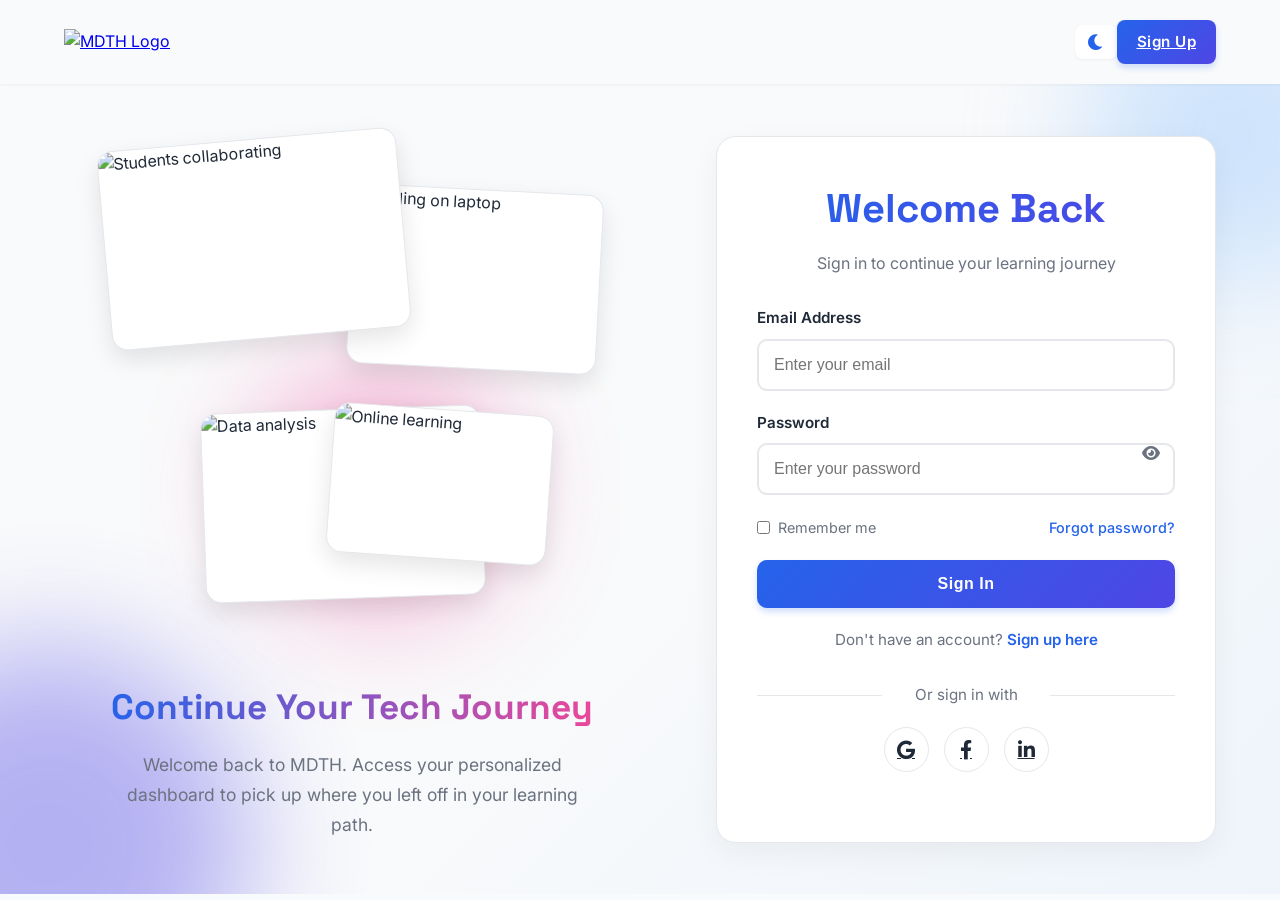
==== login.html @ a883691e "Login and signup page" ====
<!DOCTYPE html>
<html lang="en">
<head>
    <!-- SEO Meta Tags -->
    <meta charset="UTF-8">
    <meta name="viewport" content="width=device-width, initial-scale=1.0">
    <meta name="description" content="Login to your MDTH account to access affordable tech education courses in programming, data science, AI, and more.">
    <meta name="keywords" content="tech education, online courses, programming, data science, AI, web development, login, MDTH">
    <meta name="author" content="MDTH">
    <meta property="og:title" content="Login | MDTH - Affordable Tech Education">
    <meta property="og:description" content="Access your MDTH account to continue your learning journey in tech.">
    <meta property="og:type" content="website">
    <meta property="og:url" content="https://www.mdth.com/login">
    <meta property="og:image" content="https://www.mdth.com/images/mdth-social-share.jpg">
    <meta name="robots" content="index, follow">
    
    <!-- Canonical URL -->
    <link rel="canonical" href="https://www.mdth.com/login">
    
    <!-- Favicon -->
    <link rel="icon" href="/favicon.ico" type="image/x-icon">
    <link rel="apple-touch-icon" href="/apple-touch-icon.png">
    
    <title>Login | MDTH - Affordable Tech Education</title>
    
    <!-- Preload Resources -->
    <link rel="preload" href="https://fonts.googleapis.com/css2?family=Inter:wght@400;500;600;700&family=Space+Grotesk:wght@500;700&display=swap" as="style">
    <link rel="preload" href="styles.css" as="style">
    
    <!-- Fonts -->
    <link href="https://fonts.googleapis.com/css2?family=Inter:wght@400;500;600;700&family=Space+Grotesk:wght@500;700&display=swap" rel="stylesheet">
    <link rel="stylesheet" href="https://cdnjs.cloudflare.com/ajax/libs/font-awesome/6.0.0-beta3/css/all.min.css">
    
    <!-- Schema Markup -->
    <script type="application/ld+json">
    {
      "@context": "https://schema.org",
      "@type": "WebPage",
      "name": "Login | MDTH",
      "description": "Login page for MDTH's tech education platform",
      "url": "https://www.mdth.com/login",
      "breadcrumb": {
        "@type": "BreadcrumbList",
        "itemListElement": [{
          "@type": "ListItem",
          "position": 1,
          "name": "Home",
          "item": "https://www.mdth.com"
        },{
          "@type": "ListItem",
          "position": 2,
          "name": "Login"
        }]
      }
    }
    </script>
    
    <style>
        :root {
            --primary-color: #2563EB;
            --primary-light: #93C5FD;
            --secondary-color: #4F46E5;
            --accent-color: #EC4899;
            --text-color: #1F2937;
            --text-light: #6B7280;
            --bg-color: #F9FAFB;
            --card-bg: #FFFFFF;
            --input-bg: #FFFFFF;
            --border-color: #E5E7EB;
            --shadow-color: rgba(0, 0, 0, 0.05);
            --success-color: #10B981;
            --error-color: #EF4444;
            --warning-color: #F59E0B;
        }

        /* Dark Theme Variables */
        [data-theme="dark"] {
            --primary-color: #3B82F6;
            --primary-light: #1E40AF;
            --secondary-color: #6366F1;
            --accent-color: #EC4899;
            --text-color: #F3F4F6;
            --text-light: #9CA3AF;
            --bg-color: #111827;
            --card-bg: #1F2937;
            --input-bg: #374151;
            --border-color: #4B5563;
            --shadow-color: rgba(0, 0, 0, 0.3);
        }

        * {
            margin: 0;
            padding: 0;
            box-sizing: border-box;
            transition: background-color 0.3s ease, color 0.3s ease, border-color 0.3s ease;
        }

        body {
            font-family: 'Inter', sans-serif;
            background-color: var(--bg-color);
            color: var(--text-color);
            line-height: 1.6;
            scroll-behavior: smooth;
        }

        h1, h2, h3, h4 {
            font-family: 'Space Grotesk', sans-serif;
            font-weight: 700;
        }

        /* Navigation */
        .navbar {
            display: flex;
            justify-content: space-between;
            align-items: center;
            padding: 20px 5%;
            background-color: var(--bg-color);
            box-shadow: 0 1px 3px var(--shadow-color);
            position: sticky;
            top: 0;
            z-index: 1000;
        }

        .logo img {
            height: 50px;
            width: auto;
            transition: transform 0.3s ease;
        }

        .logo:hover img {
            transform: scale(1.05);
        }

        .nav-links {
            display: flex;
            gap: 30px;
            align-items: center;
        }

        .nav-links a {
            color: var(--text-color);
            font-weight: 500;
            text-decoration: none;
            position: relative;
            padding: 8px 0;
        }

        .nav-links a:hover {
            color: var(--primary-color);
        }

        .nav-links a::after {
            content: '';
            position: absolute;
            width: 0;
            height: 3px;
            bottom: 0;
            left: 0;
            background: linear-gradient(90deg, var(--primary-color), var(--secondary-color));
            transition: width 0.3s ease;
            border-radius: 3px;
        }

        .nav-links a:hover::after {
            width: 100%;
        }

        .auth-buttons {
            display: flex;
            gap: 15px;
        }

        .btn {
            padding: 10px 20px;
            border-radius: 8px;
            font-weight: 600;
            cursor: pointer;
            transition: all 0.3s ease;
            font-size: 0.95rem;
            letter-spacing: 0.5px;
        }

        .btn-signup {
            background: linear-gradient(135deg, var(--primary-color), var(--secondary-color));
            color: white;
            box-shadow: 0 4px 6px rgba(37, 99, 235, 0.2);
        }

        .btn-signup:hover {
            transform: translateY(-2px);
            box-shadow: 0 6px 12px rgba(37, 99, 235, 0.3);
        }

        .btn-login {
            border: 2px solid var(--primary-color);
            color: var(--primary-color);
            background-color: transparent;
        }

        .btn-login:hover {
            background-color: rgba(37, 99, 235, 0.1);
        }

        /* Theme Toggle */
        .theme-toggle {
            display: flex;
            align-items: center;
            gap: 10px;
            margin-left: 20px;
            cursor: pointer;
            padding: 8px 12px;
            border-radius: 8px;
            background-color: var(--card-bg);
            box-shadow: 0 1px 3px var(--shadow-color);
        }

        .theme-icon {
            font-size: 18px;
            color: var(--primary-color);
        }

        /* Login Section */
        .login-container {
            display: flex;
            min-height: calc(100vh - 90px);
            padding: 0 5%;
            align-items: center;
            justify-content: space-between;
            position: relative;
            overflow: hidden;
            background: linear-gradient(135deg, var(--bg-color) 50%, rgba(147, 197, 253, 0.1) 100%);
        }
   
        .login-illustration {
            flex: 1;
            max-width: 50%;
            padding: 40px;
            position: relative;
            z-index: 1;
            display: flex;
            flex-direction: column;
            align-items: center;
            justify-content: center;
        }

        .illustration-container {
            position: relative;
            width: 100%;
            max-width: 600px;
            height: 500px;
            display: flex;
            align-items: center;
            justify-content: center;
        }

        .floating-element {
            position: absolute;
            border-radius: 16px;
            box-shadow: 0 10px 25px rgba(0, 0, 0, 0.1);
            transition: all 0.5s ease;
            background-color: var(--card-bg);
            overflow: hidden;
            display: flex;
            align-items: center;
            justify-content: center;
            border: 1px solid var(--border-color);
        }

        .floating-element img {
            width: 100%;
            height: 100%;
            object-fit: cover;
        }

        .element-1 {
            width: 300px;
            height: 200px;
            top: 0;
            left: 0;
            z-index: 3;
            transform: rotate(-5deg);
            animation: float-1 8s ease-in-out infinite;
        }

        .element-2 {
            width: 250px;
            height: 180px;
            top: 50px;
            right: 0;
            z-index: 2;
            transform: rotate(3deg);
            animation: float-2 7s ease-in-out infinite;
        }

        .element-3 {
            width: 280px;
            height: 190px;
            bottom: 40px;
            left: 20%;
            z-index: 1;
            transform: rotate(-2deg);
            animation: float-3 9s ease-in-out infinite;
        }

        .element-4 {
            width: 220px;
            height: 150px;
            bottom: 80px;
            right: 10%;
            z-index: 4;
            transform: rotate(4deg);
            animation: float-4 6s ease-in-out infinite;
        }

        @keyframes float-1 {
            0%, 100% { transform: translateY(0) rotate(-5deg); }
            50% { transform: translateY(-20px) rotate(-7deg); }
        }

        @keyframes float-2 {
            0%, 100% { transform: translateY(0) rotate(3deg); }
            50% { transform: translateY(-15px) rotate(5deg); }
        }

        @keyframes float-3 {
            0%, 100% { transform: translateY(0) rotate(-2deg); }
            50% { transform: translateY(-25px) rotate(-4deg); }
        }

        @keyframes float-4 {
            0%, 100% { transform: translateY(0) rotate(4deg); }
            50% { transform: translateY(-10px) rotate(6deg); }
        }

        .illustration-text {
            margin-top: 40px;
            text-align: center;
            max-width: 500px;
        }

        .illustration-text h2 {
            font-size: 2.2rem;
            margin-bottom: 15px;
            background: linear-gradient(90deg, var(--primary-color), var(--accent-color));
            -webkit-background-clip: text;
            -webkit-text-fill-color: transparent;
            background-clip: text;
        }

        .illustration-text p {
            color: var(--text-light);
            font-size: 1.1rem;
            line-height: 1.7;
        }

        .login-form-container {
            flex: 1;
            max-width: 500px;
            background-color: var(--card-bg);
            border-radius: 20px;
            padding: 40px;
            box-shadow: 0 10px 30px var(--shadow-color);
            z-index: 2;
            transform: translateY(0);
            transition: transform 0.5s ease, box-shadow 0.5s ease;
            border: 1px solid var(--border-color);
        }

        .login-form-container:hover {
            transform: translateY(-5px);
            box-shadow: 0 15px 40px rgba(0, 0, 0, 0.15);
        }

        .login-header {
            margin-bottom: 30px;
            text-align: center;
        }

        .login-header h1 {
            font-size: 2.5rem;
            margin-bottom: 10px;
            color: var(--primary-color);
            background: linear-gradient(90deg, var(--primary-color), var(--secondary-color));
            -webkit-background-clip: text;
            -webkit-text-fill-color: transparent;
            background-clip: text;
        }

        .login-header p {
            color: var(--text-light);
            font-size: 1rem;
        }

        /* Form Styles */
        .form-group {
            margin-bottom: 20px;
            position: relative;
        }

        .form-group label {
            display: block;
            margin-bottom: 8px;
            font-weight: 600;
            color: var(--text-color);
            font-size: 0.95rem;
        }

        .form-group input {
            width: 100%;
            padding: 15px;
            border: 2px solid var(--border-color);
            border-radius: 10px;
            font-size: 1rem;
            background-color: var(--input-bg);
            color: var(--text-color);
            transition: all 0.3s ease;
        }

        .form-group input:focus {
            outline: none;
            border-color: var(--primary-color);
            box-shadow: 0 0 0 4px rgba(37, 99, 235, 0.1);
        }

        .password-field {
            position: relative;
        }

        .password-toggle {
            position: absolute;
            right: 15px;
            top: 50%;
            transform: translateY(-50%);
            cursor: pointer;
            color: var(--text-light);
            transition: color 0.3s ease;
        }

        .password-toggle:hover {
            color: var(--primary-color);
        }

        .remember-forgot {
            display: flex;
            justify-content: space-between;
            align-items: center;
            margin: 20px 0;
        }

        .remember-me {
            display: flex;
            align-items: center;
        }

        .remember-me input {
            width: auto;
            margin-right: 8px;
            accent-color: var(--primary-color);
        }

        .remember-me label {
            font-size: 0.9rem;
            color: var(--text-light);
            font-weight: 400;
        }

        .forgot-password a {
            color: var(--primary-color);
            text-decoration: none;
            font-weight: 500;
            font-size: 0.9rem;
        }

        .forgot-password a:hover {
            text-decoration: underline;
        }

        .btn-submit {
            width: 100%;
            padding: 15px;
            background: linear-gradient(135deg, var(--primary-color), var(--secondary-color));
            color: white;
            border: none;
            border-radius: 10px;
            font-size: 1rem;
            font-weight: 600;
            cursor: pointer;
            transition: all 0.3s ease;
            box-shadow: 0 4px 6px rgba(37, 99, 235, 0.2);
            letter-spacing: 0.5px;
        }

        .btn-submit:hover {
            transform: translateY(-2px);
            box-shadow: 0 6px 12px rgba(37, 99, 235, 0.3);
        }

        .signup-link {
            text-align: center;
            margin-top: 20px;
            color: var(--text-light);
            font-size: 0.95rem;
        }

        .signup-link a {
            color: var(--primary-color);
            text-decoration: none;
            font-weight: 600;
        }

        .signup-link a:hover {
            text-decoration: underline;
        }

        /* Social Login */
        .social-login {
            margin: 30px 0;
            text-align: center;
        }

        .social-login p {
            position: relative;
            color: var(--text-light);
            margin-bottom: 20px;
            font-size: 0.95rem;
        }

        .social-login p::before,
        .social-login p::after {
            content: "";
            position: absolute;
            top: 50%;
            width: 30%;
            height: 1px;
            background-color: var(--border-color);
        }

        .social-login p::before {
            left: 0;
        }

        .social-login p::after {
            right: 0;
        }

        .social-icons {
            display: flex;
            justify-content: center;
            gap: 15px;
        }

        .social-icon {
            width: 45px;
            height: 45px;
            border-radius: 50%;
            display: flex;
            align-items: center;
            justify-content: center;
            background-color: var(--input-bg);
            color: var(--text-color);
            font-size: 1.2rem;
            transition: all 0.3s ease;
            border: 1px solid var(--border-color);
        }

        .social-icon:hover {
            background: linear-gradient(135deg, var(--primary-color), var(--secondary-color));
            color: white;
            transform: translateY(-3px);
            box-shadow: 0 4px 8px rgba(37, 99, 235, 0.2);
            border-color: transparent;
        }

        /* Decorative Elements */
        .decorative-circle {
            position: absolute;
            border-radius: 50%;
            z-index: 0;
            filter: blur(60px);
            opacity: 0.4;
        }

        .circle-1 {
            width: 300px;
            height: 300px;
            background-color: var(--primary-light);
            top: -100px;
            right: -100px;
        }

        .circle-2 {
            width: 400px;
            height: 400px;
            background-color: var(--secondary-color);
            bottom: -150px;
            left: -150px;
        }

        .circle-3 {
            width: 250px;
            height: 250px;
            background-color: var(--accent-color);
            top: 50%;
            left: 20%;
            transform: translateY(-50%);
        }

        /* Error Modal */
        .modal {
            display: none;
            position: fixed;
            top: 0;
            left: 0;
            width: 100%;
            height: 100%;
            background-color: rgba(0, 0, 0, 0.5);
            z-index: 2000;
            justify-content: center;
            align-items: center;
            opacity: 0;
            transition: opacity 0.3s ease;
        }

        .modal-content {
            background-color: var(--card-bg);
            padding: 40px;
            border-radius: 20px;
            text-align: center;
            max-width: 500px;
            width: 90%;
            transform: translateY(20px);
            transition: transform 0.3s ease;
            box-shadow: 0 15px 40px rgba(0, 0, 0, 0.2);
            border: 1px solid var(--border-color);
        }

        .modal.show {
            display: flex;
            opacity: 1;
        }

        .modal.show .modal-content {
            transform: translateY(0);
        }

        .modal-icon {
            font-size: 60px;
            color: var(--error-color);
            margin-bottom: 20px;
        }

        .modal h2 {
            font-size: 2rem;
            margin-bottom: 15px;
            color: var(--primary-color);
        }

        .modal p {
            margin-bottom: 25px;
            color: var(--text-light);
        }

        .modal-btn {
            padding: 12px 30px;
            background: linear-gradient(135deg, var(--primary-color), var(--secondary-color));
            color: white;
            border: none;
            border-radius: 10px;
            font-size: 1rem;
            font-weight: 600;
            cursor: pointer;
            transition: all 0.3s ease;
            box-shadow: 0 4px 6px rgba(37, 99, 235, 0.2);
        }

        .modal-btn:hover {
            transform: translateY(-2px);
            box-shadow: 0 6px 12px rgba(37, 99, 235, 0.3);
        }

        /* Responsive Styles */
        @media (max-width: 1200px) {
            .login-container {
                padding: 40px;
            }
            
            .illustration-container {
                height: 450px;
            }
            
            .element-1 {
                width: 250px;
                height: 170px;
            }
            
            .element-2 {
                width: 220px;
                height: 150px;
            }
            
            .element-3 {
                width: 240px;
                height: 160px;
            }
            
            .element-4 {
                width: 190px;
                height: 130px;
            }
        }

        @media (max-width: 1024px) {
            .login-container {
                flex-direction: column;
                padding: 40px 20px;
            }

            .login-illustration {
                max-width: 100%;
                margin-bottom: 40px;
                padding: 20px;
            }
            
            .illustration-container {
                height: 400px;
                margin-bottom: 20px;
            }

            .login-form-container {
                width: 100%;
                max-width: 600px;
            }
            
            .illustration-text {
                margin-top: 20px;
            }
            
            .illustration-text h2 {
                font-size: 2rem;
            }
        }

        @media (max-width: 768px) {
            .navbar {
                padding: 15px 20px;
            }

            .nav-links {
                display: none;
            }
            
            .illustration-container {
                height: 350px;
            }
            
            .element-1 {
                width: 200px;
                height: 140px;
            }
            
            .element-2 {
                width: 180px;
                height: 120px;
            }
            
            .element-3 {
                width: 200px;
                height: 130px;
            }
            
            .element-4 {
                width: 160px;
                height: 110px;
            }

            .login-header h1 {
                font-size: 2rem;
            }

            .login-form-container {
                padding: 30px;
            }
            
            .illustration-text h2 {
                font-size: 1.8rem;
            }
            
            .illustration-text p {
                font-size: 1rem;
            }
        }

        @media (max-width: 480px) {
            .login-container {
                padding: 20px 15px;
            }
            
            .illustration-container {
                height: 280px;
            }
            
            .element-1, .element-2, .element-3, .element-4 {
                width: 140px;
                height: 100px;
                border-radius: 12px;
            }

            .login-header h1 {
                font-size: 1.8rem;
            }

            .login-form-container {
                padding: 25px 20px;
            }

            .social-icons {
                flex-wrap: wrap;
            }

            .social-icon {
                width: 40px;
                height: 40px;
                font-size: 1rem;
            }
            
            .illustration-text h2 {
                font-size: 1.6rem;
            }
            
            .illustration-text p {
                font-size: 0.95rem;
            }
            
            .remember-forgot {
                flex-direction: column;
                align-items: flex-start;
                gap: 10px;
            }
        }
    </style>
</head>
<body>
    <!-- Navigation Bar -->
    <nav class="navbar">
        <div class="logo">
            <a href="index.html">
                <img src="images/MDTH_LOGO-removebg-preview.png" alt="MDTH Logo">
            </a>
        </div>
        
        <div style="display: flex; align-items: center;">
            <div class="theme-toggle" id="themeToggle">
                <i class="fas fa-moon theme-icon" id="themeIcon"></i>
            </div>
            <div class="auth-buttons">
                <a href="signup.html" class="btn btn-signup">Sign Up</a>
            </div>
        </div>
    </nav>

    <!-- Login Section -->
    <section class="login-container">
        <!-- Decorative Circles -->
        <div class="decorative-circle circle-1"></div>
        <div class="decorative-circle circle-2"></div>
        <div class="decorative-circle circle-3"></div>
        
        <!-- Creative Illustration -->
        <div class="login-illustration">
            <div class="illustration-container">
                <div class="floating-element element-1">
                    <img src="https://images.unsplash.com/photo-1522202176988-66273c2fd55f?ixlib=rb-1.2.1&auto=format&fit=crop&w=500&q=80" alt="Students collaborating">
                </div>
                <div class="floating-element element-2">
                    <img src="https://images.unsplash.com/photo-1521791136064-7986c2920216?ixlib=rb-1.2.1&auto=format&fit=crop&w=500&q=80" alt="Coding on laptop">
                </div>
                <div class="floating-element element-3">
                    <img src="https://images.unsplash.com/photo-1551288049-bebda4e38f71?ixlib=rb-1.2.1&auto=format&fit=crop&w=500&q=80" alt="Data analysis">
                </div>
                <div class="floating-element element-4">
                    <img src="https://images.unsplash.com/photo-1516321318423-f06f85e504b3?ixlib=rb-1.2.1&auto=format&fit=crop&w=500&q=80" alt="Online learning">
                </div>
            </div>
            
            <div class="illustration-text">
                <h2>Continue Your Tech Journey</h2>
                <p>Welcome back to MDTH. Access your personalized dashboard to pick up where you left off in your learning path.</p>
            </div>
        </div>
        
        <!-- Login Form -->
        <div class="login-form-container">
            <div class="login-header">
                <h1>Welcome Back</h1>
                <p>Sign in to continue your learning journey</p>
            </div>
            
            <form id="loginForm" class="login-form">
                <div class="form-group">
                    <label for="email">Email Address</label>
                    <input type="email" id="email" name="email" placeholder="Enter your email" required>
                </div>
                
                <div class="form-group password-field">
                    <label for="password">Password</label>
                    <input type="password" id="password" name="password" placeholder="Enter your password" required>
                    <i class="fas fa-eye password-toggle" id="togglePassword"></i>
                </div>
                
                <div class="remember-forgot">
                    <div class="remember-me">
                        <input type="checkbox" id="remember" name="remember">
                        <label for="remember">Remember me</label>
                    </div>
                    <div class="forgot-password">
                        <a href="forgot-password.html">Forgot password?</a>
                    </div>
                </div>
                
                <button type="submit" class="btn-submit">Sign In</button>
                
                <div class="signup-link">
                    Don't have an account? <a href="signup.html">Sign up here</a>
                </div>
                
                <div class="social-login">
                    <p>Or sign in with</p>
                    <div class="social-icons">
                        <a href="#" class="social-icon" aria-label="Sign in with Google"><i class="fab fa-google"></i></a>
                        <a href="#" class="social-icon" aria-label="Sign in with Facebook"><i class="fab fa-facebook-f"></i></a>
                        <a href="#" class="social-icon" aria-label="Sign in with LinkedIn"><i class="fab fa-linkedin-in"></i></a>
                    </div>
                </div>
            </form>
        </div>
    </section>

    <!-- Error Modal -->
    <div class="modal" id="errorModal">
        <div class="modal-content">
            <div class="modal-icon">
                <i class="fas fa-exclamation-circle"></i>
            </div>
            <h2>Login Failed</h2>
            <p id="errorMessage">The email or password you entered is incorrect. Please try again.</p>
            <button class="modal-btn" id="modalCloseBtn">Try Again</button>
        </div>
    </div>

    <script>
        // Theme Toggle Functionality
        const themeToggle = document.getElementById('themeToggle');
        const themeIcon = document.getElementById('themeIcon');
        const body = document.body;

        // Check for saved theme preference or use preferred color scheme
        const savedTheme = localStorage.getItem('theme') || 
                         (window.matchMedia('(prefers-color-scheme: dark)').matches ? 'dark' : 'light');
        
        // Apply the saved theme
        if (savedTheme === 'dark') {
            body.setAttribute('data-theme', 'dark');
            themeIcon.classList.replace('fa-moon', 'fa-sun');
        }

        // Toggle theme on button click
        themeToggle.addEventListener('click', () => {
            if (body.getAttribute('data-theme') === 'dark') {
                body.setAttribute('data-theme', 'light');
                themeIcon.classList.replace('fa-sun', 'fa-moon');
                localStorage.setItem('theme', 'light');
            } else {
                body.setAttribute('data-theme', 'dark');
                themeIcon.classList.replace('fa-moon', 'fa-sun');
                localStorage.setItem('theme', 'dark');
            }
        });

        // Password Toggle Functionality
        const togglePassword = document.getElementById('togglePassword');
        const password = document.getElementById('password');

        togglePassword.addEventListener('click', function() {
            const type = password.getAttribute('type') === 'password' ? 'text' : 'password';
            password.setAttribute('type', type);
            this.classList.toggle('fa-eye-slash');
        });

        // Form Validation and Submission
        const loginForm = document.getElementById('loginForm');
        const errorModal = document.getElementById('errorModal');
        const errorMessage = document.getElementById('errorMessage');
        const modalCloseBtn = document.getElementById('modalCloseBtn');

        loginForm.addEventListener('submit', function(e) {
            e.preventDefault();
            
            // Here you would typically validate credentials with your server
            // For demo purposes, we'll show the error modal
            // In a real implementation, you would only show this if login fails
            showError("The email or password you entered is incorrect. Please try again.");
            
            // Reset form
            loginForm.reset();
        });

        // Function to show error modal with specific message
        function showError(message) {
            errorMessage.textContent = message;
            errorModal.classList.add('show');
        }

        // Close modal
        modalCloseBtn.addEventListener('click', function() {
            errorModal.classList.remove('show');
        });

        // Input field animations
        const inputs = document.querySelectorAll('input');
        inputs.forEach(input => {
            input.addEventListener('focus', function() {
                this.parentElement.style.transform = 'translateY(-3px)';
            });
            
            input.addEventListener('blur', function() {
                this.parentElement.style.transform = 'translateY(0)';
            });
        });

        // Floating elements hover effect
        const floatingElements = document.querySelectorAll('.floating-element');
        floatingElements.forEach(element => {
            element.addEventListener('mouseenter', function() {
                this.style.transform = this.style.transform.replace('rotate', 'scale(1.05) rotate');
                this.style.zIndex = '10';
                this.style.boxShadow = '0 15px 35px rgba(0, 0, 0, 0.2)';
            });
            
            element.addEventListener('mouseleave', function() {
                this.style.transform = this.style.transform.replace('scale(1.05) ', '');
                this.style.zIndex = this.classList.contains('element-1') ? '3' : 
                                    this.classList.contains('element-2') ? '2' : 
                                    this.classList.contains('element-3') ? '1' : '4';
                this.style.boxShadow = '0 10px 25px rgba(0, 0, 0, 0.1)';
            });
        });
    </script>
</body>
</html>
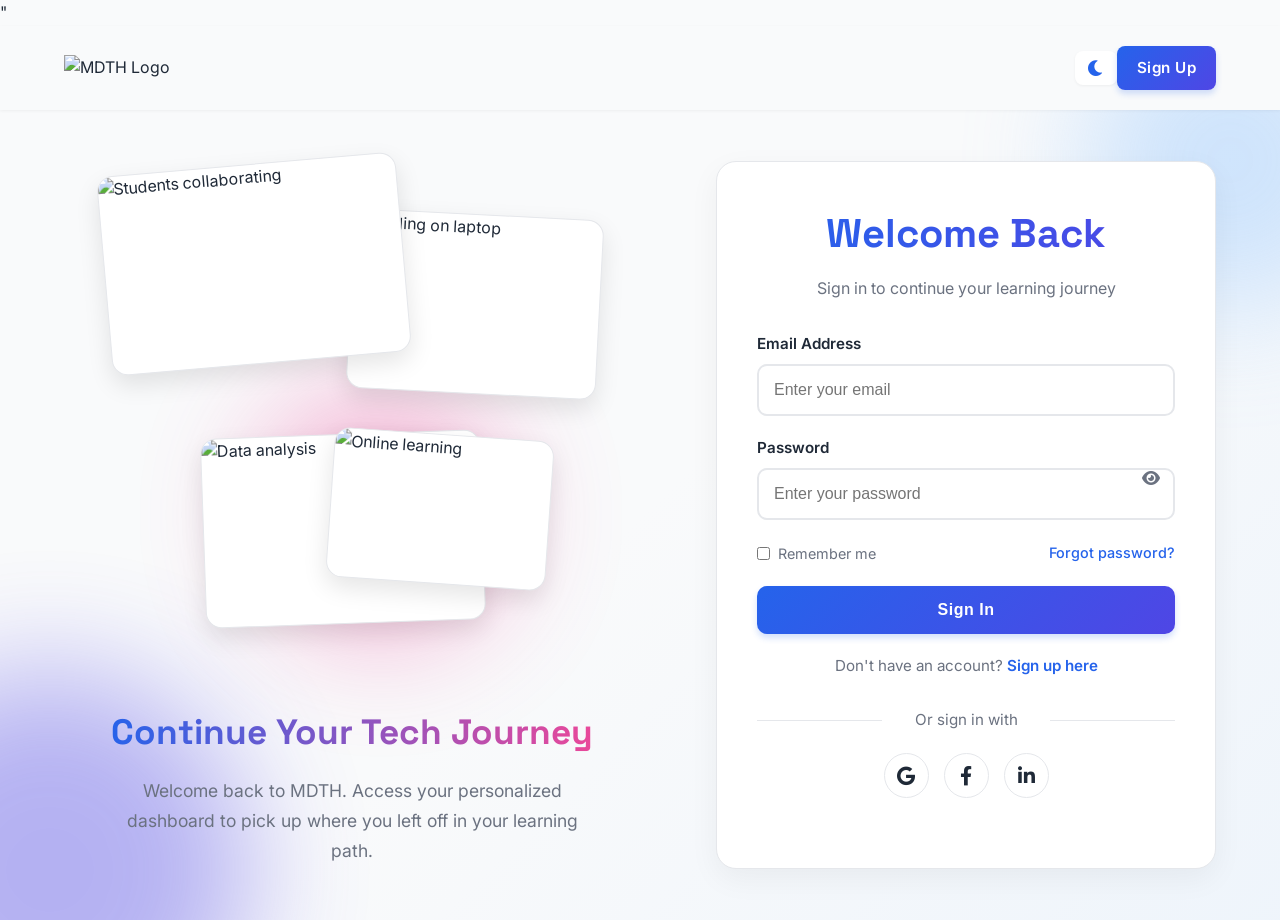
==== commit cb2a5d4d: "Merge pull request #1 from byjove19/main Add responsive login and signup page" ====
--- a/login.html
+++ b/login.html
@@ -17,9 +17,10 @@
     <!-- Canonical URL -->
     <link rel="canonical" href="https://www.mdth.com/login">
     
-    <!-- Favicon -->
-    <link rel="icon" href="/favicon.ico" type="image/x-icon">
+     <!-- Favicon -->
+    <link rel="icon" href="images/MDTH LOGO.jpg" type="image/x-icon">
     <link rel="apple-touch-icon" href="/apple-touch-icon.png">
+     <link rel="stylesheet" href="css/styles.css" as="style">"
     
     <title>Login | MDTH - Affordable Tech Education</title>
     
@@ -55,789 +56,6 @@
     }
     </script>
     
-    <style>
-        :root {
-            --primary-color: #2563EB;
-            --primary-light: #93C5FD;
-            --secondary-color: #4F46E5;
-            --accent-color: #EC4899;
-            --text-color: #1F2937;
-            --text-light: #6B7280;
-            --bg-color: #F9FAFB;
-            --card-bg: #FFFFFF;
-            --input-bg: #FFFFFF;
-            --border-color: #E5E7EB;
-            --shadow-color: rgba(0, 0, 0, 0.05);
-            --success-color: #10B981;
-            --error-color: #EF4444;
-            --warning-color: #F59E0B;
-        }
-
-        /* Dark Theme Variables */
-        [data-theme="dark"] {
-            --primary-color: #3B82F6;
-            --primary-light: #1E40AF;
-            --secondary-color: #6366F1;
-            --accent-color: #EC4899;
-            --text-color: #F3F4F6;
-            --text-light: #9CA3AF;
-            --bg-color: #111827;
-            --card-bg: #1F2937;
-            --input-bg: #374151;
-            --border-color: #4B5563;
-            --shadow-color: rgba(0, 0, 0, 0.3);
-        }
-
-        * {
-            margin: 0;
-            padding: 0;
-            box-sizing: border-box;
-            transition: background-color 0.3s ease, color 0.3s ease, border-color 0.3s ease;
-        }
-
-        body {
-            font-family: 'Inter', sans-serif;
-            background-color: var(--bg-color);
-            color: var(--text-color);
-            line-height: 1.6;
-            scroll-behavior: smooth;
-        }
-
-        h1, h2, h3, h4 {
-            font-family: 'Space Grotesk', sans-serif;
-            font-weight: 700;
-        }
-
-        /* Navigation */
-        .navbar {
-            display: flex;
-            justify-content: space-between;
-            align-items: center;
-            padding: 20px 5%;
-            background-color: var(--bg-color);
-            box-shadow: 0 1px 3px var(--shadow-color);
-            position: sticky;
-            top: 0;
-            z-index: 1000;
-        }
-
-        .logo img {
-            height: 50px;
-            width: auto;
-            transition: transform 0.3s ease;
-        }
-
-        .logo:hover img {
-            transform: scale(1.05);
-        }
-
-        .nav-links {
-            display: flex;
-            gap: 30px;
-            align-items: center;
-        }
-
-        .nav-links a {
-            color: var(--text-color);
-            font-weight: 500;
-            text-decoration: none;
-            position: relative;
-            padding: 8px 0;
-        }
-
-        .nav-links a:hover {
-            color: var(--primary-color);
-        }
-
-        .nav-links a::after {
-            content: '';
-            position: absolute;
-            width: 0;
-            height: 3px;
-            bottom: 0;
-            left: 0;
-            background: linear-gradient(90deg, var(--primary-color), var(--secondary-color));
-            transition: width 0.3s ease;
-            border-radius: 3px;
-        }
-
-        .nav-links a:hover::after {
-            width: 100%;
-        }
-
-        .auth-buttons {
-            display: flex;
-            gap: 15px;
-        }
-
-        .btn {
-            padding: 10px 20px;
-            border-radius: 8px;
-            font-weight: 600;
-            cursor: pointer;
-            transition: all 0.3s ease;
-            font-size: 0.95rem;
-            letter-spacing: 0.5px;
-        }
-
-        .btn-signup {
-            background: linear-gradient(135deg, var(--primary-color), var(--secondary-color));
-            color: white;
-            box-shadow: 0 4px 6px rgba(37, 99, 235, 0.2);
-        }
-
-        .btn-signup:hover {
-            transform: translateY(-2px);
-            box-shadow: 0 6px 12px rgba(37, 99, 235, 0.3);
-        }
-
-        .btn-login {
-            border: 2px solid var(--primary-color);
-            color: var(--primary-color);
-            background-color: transparent;
-        }
-
-        .btn-login:hover {
-            background-color: rgba(37, 99, 235, 0.1);
-        }
-
-        /* Theme Toggle */
-        .theme-toggle {
-            display: flex;
-            align-items: center;
-            gap: 10px;
-            margin-left: 20px;
-            cursor: pointer;
-            padding: 8px 12px;
-            border-radius: 8px;
-            background-color: var(--card-bg);
-            box-shadow: 0 1px 3px var(--shadow-color);
-        }
-
-        .theme-icon {
-            font-size: 18px;
-            color: var(--primary-color);
-        }
-
-        /* Login Section */
-        .login-container {
-            display: flex;
-            min-height: calc(100vh - 90px);
-            padding: 0 5%;
-            align-items: center;
-            justify-content: space-between;
-            position: relative;
-            overflow: hidden;
-            background: linear-gradient(135deg, var(--bg-color) 50%, rgba(147, 197, 253, 0.1) 100%);
-        }
-   
-        .login-illustration {
-            flex: 1;
-            max-width: 50%;
-            padding: 40px;
-            position: relative;
-            z-index: 1;
-            display: flex;
-            flex-direction: column;
-            align-items: center;
-            justify-content: center;
-        }
-
-        .illustration-container {
-            position: relative;
-            width: 100%;
-            max-width: 600px;
-            height: 500px;
-            display: flex;
-            align-items: center;
-            justify-content: center;
-        }
-
-        .floating-element {
-            position: absolute;
-            border-radius: 16px;
-            box-shadow: 0 10px 25px rgba(0, 0, 0, 0.1);
-            transition: all 0.5s ease;
-            background-color: var(--card-bg);
-            overflow: hidden;
-            display: flex;
-            align-items: center;
-            justify-content: center;
-            border: 1px solid var(--border-color);
-        }
-
-        .floating-element img {
-            width: 100%;
-            height: 100%;
-            object-fit: cover;
-        }
-
-        .element-1 {
-            width: 300px;
-            height: 200px;
-            top: 0;
-            left: 0;
-            z-index: 3;
-            transform: rotate(-5deg);
-            animation: float-1 8s ease-in-out infinite;
-        }
-
-        .element-2 {
-            width: 250px;
-            height: 180px;
-            top: 50px;
-            right: 0;
-            z-index: 2;
-            transform: rotate(3deg);
-            animation: float-2 7s ease-in-out infinite;
-        }
-
-        .element-3 {
-            width: 280px;
-            height: 190px;
-            bottom: 40px;
-            left: 20%;
-            z-index: 1;
-            transform: rotate(-2deg);
-            animation: float-3 9s ease-in-out infinite;
-        }
-
-        .element-4 {
-            width: 220px;
-            height: 150px;
-            bottom: 80px;
-            right: 10%;
-            z-index: 4;
-            transform: rotate(4deg);
-            animation: float-4 6s ease-in-out infinite;
-        }
-
-        @keyframes float-1 {
-            0%, 100% { transform: translateY(0) rotate(-5deg); }
-            50% { transform: translateY(-20px) rotate(-7deg); }
-        }
-
-        @keyframes float-2 {
-            0%, 100% { transform: translateY(0) rotate(3deg); }
-            50% { transform: translateY(-15px) rotate(5deg); }
-        }
-
-        @keyframes float-3 {
-            0%, 100% { transform: translateY(0) rotate(-2deg); }
-            50% { transform: translateY(-25px) rotate(-4deg); }
-        }
-
-        @keyframes float-4 {
-            0%, 100% { transform: translateY(0) rotate(4deg); }
-            50% { transform: translateY(-10px) rotate(6deg); }
-        }
-
-        .illustration-text {
-            margin-top: 40px;
-            text-align: center;
-            max-width: 500px;
-        }
-
-        .illustration-text h2 {
-            font-size: 2.2rem;
-            margin-bottom: 15px;
-            background: linear-gradient(90deg, var(--primary-color), var(--accent-color));
-            -webkit-background-clip: text;
-            -webkit-text-fill-color: transparent;
-            background-clip: text;
-        }
-
-        .illustration-text p {
-            color: var(--text-light);
-            font-size: 1.1rem;
-            line-height: 1.7;
-        }
-
-        .login-form-container {
-            flex: 1;
-            max-width: 500px;
-            background-color: var(--card-bg);
-            border-radius: 20px;
-            padding: 40px;
-            box-shadow: 0 10px 30px var(--shadow-color);
-            z-index: 2;
-            transform: translateY(0);
-            transition: transform 0.5s ease, box-shadow 0.5s ease;
-            border: 1px solid var(--border-color);
-        }
-
-        .login-form-container:hover {
-            transform: translateY(-5px);
-            box-shadow: 0 15px 40px rgba(0, 0, 0, 0.15);
-        }
-
-        .login-header {
-            margin-bottom: 30px;
-            text-align: center;
-        }
-
-        .login-header h1 {
-            font-size: 2.5rem;
-            margin-bottom: 10px;
-            color: var(--primary-color);
-            background: linear-gradient(90deg, var(--primary-color), var(--secondary-color));
-            -webkit-background-clip: text;
-            -webkit-text-fill-color: transparent;
-            background-clip: text;
-        }
-
-        .login-header p {
-            color: var(--text-light);
-            font-size: 1rem;
-        }
-
-        /* Form Styles */
-        .form-group {
-            margin-bottom: 20px;
-            position: relative;
-        }
-
-        .form-group label {
-            display: block;
-            margin-bottom: 8px;
-            font-weight: 600;
-            color: var(--text-color);
-            font-size: 0.95rem;
-        }
-
-        .form-group input {
-            width: 100%;
-            padding: 15px;
-            border: 2px solid var(--border-color);
-            border-radius: 10px;
-            font-size: 1rem;
-            background-color: var(--input-bg);
-            color: var(--text-color);
-            transition: all 0.3s ease;
-        }
-
-        .form-group input:focus {
-            outline: none;
-            border-color: var(--primary-color);
-            box-shadow: 0 0 0 4px rgba(37, 99, 235, 0.1);
-        }
-
-        .password-field {
-            position: relative;
-        }
-
-        .password-toggle {
-            position: absolute;
-            right: 15px;
-            top: 50%;
-            transform: translateY(-50%);
-            cursor: pointer;
-            color: var(--text-light);
-            transition: color 0.3s ease;
-        }
-
-        .password-toggle:hover {
-            color: var(--primary-color);
-        }
-
-        .remember-forgot {
-            display: flex;
-            justify-content: space-between;
-            align-items: center;
-            margin: 20px 0;
-        }
-
-        .remember-me {
-            display: flex;
-            align-items: center;
-        }
-
-        .remember-me input {
-            width: auto;
-            margin-right: 8px;
-            accent-color: var(--primary-color);
-        }
-
-        .remember-me label {
-            font-size: 0.9rem;
-            color: var(--text-light);
-            font-weight: 400;
-        }
-
-        .forgot-password a {
-            color: var(--primary-color);
-            text-decoration: none;
-            font-weight: 500;
-            font-size: 0.9rem;
-        }
-
-        .forgot-password a:hover {
-            text-decoration: underline;
-        }
-
-        .btn-submit {
-            width: 100%;
-            padding: 15px;
-            background: linear-gradient(135deg, var(--primary-color), var(--secondary-color));
-            color: white;
-            border: none;
-            border-radius: 10px;
-            font-size: 1rem;
-            font-weight: 600;
-            cursor: pointer;
-            transition: all 0.3s ease;
-            box-shadow: 0 4px 6px rgba(37, 99, 235, 0.2);
-            letter-spacing: 0.5px;
-        }
-
-        .btn-submit:hover {
-            transform: translateY(-2px);
-            box-shadow: 0 6px 12px rgba(37, 99, 235, 0.3);
-        }
-
-        .signup-link {
-            text-align: center;
-            margin-top: 20px;
-            color: var(--text-light);
-            font-size: 0.95rem;
-        }
-
-        .signup-link a {
-            color: var(--primary-color);
-            text-decoration: none;
-            font-weight: 600;
-        }
-
-        .signup-link a:hover {
-            text-decoration: underline;
-        }
-
-        /* Social Login */
-        .social-login {
-            margin: 30px 0;
-            text-align: center;
-        }
-
-        .social-login p {
-            position: relative;
-            color: var(--text-light);
-            margin-bottom: 20px;
-            font-size: 0.95rem;
-        }
-
-        .social-login p::before,
-        .social-login p::after {
-            content: "";
-            position: absolute;
-            top: 50%;
-            width: 30%;
-            height: 1px;
-            background-color: var(--border-color);
-        }
-
-        .social-login p::before {
-            left: 0;
-        }
-
-        .social-login p::after {
-            right: 0;
-        }
-
-        .social-icons {
-            display: flex;
-            justify-content: center;
-            gap: 15px;
-        }
-
-        .social-icon {
-            width: 45px;
-            height: 45px;
-            border-radius: 50%;
-            display: flex;
-            align-items: center;
-            justify-content: center;
-            background-color: var(--input-bg);
-            color: var(--text-color);
-            font-size: 1.2rem;
-            transition: all 0.3s ease;
-            border: 1px solid var(--border-color);
-        }
-
-        .social-icon:hover {
-            background: linear-gradient(135deg, var(--primary-color), var(--secondary-color));
-            color: white;
-            transform: translateY(-3px);
-            box-shadow: 0 4px 8px rgba(37, 99, 235, 0.2);
-            border-color: transparent;
-        }
-
-        /* Decorative Elements */
-        .decorative-circle {
-            position: absolute;
-            border-radius: 50%;
-            z-index: 0;
-            filter: blur(60px);
-            opacity: 0.4;
-        }
-
-        .circle-1 {
-            width: 300px;
-            height: 300px;
-            background-color: var(--primary-light);
-            top: -100px;
-            right: -100px;
-        }
-
-        .circle-2 {
-            width: 400px;
-            height: 400px;
-            background-color: var(--secondary-color);
-            bottom: -150px;
-            left: -150px;
-        }
-
-        .circle-3 {
-            width: 250px;
-            height: 250px;
-            background-color: var(--accent-color);
-            top: 50%;
-            left: 20%;
-            transform: translateY(-50%);
-        }
-
-        /* Error Modal */
-        .modal {
-            display: none;
-            position: fixed;
-            top: 0;
-            left: 0;
-            width: 100%;
-            height: 100%;
-            background-color: rgba(0, 0, 0, 0.5);
-            z-index: 2000;
-            justify-content: center;
-            align-items: center;
-            opacity: 0;
-            transition: opacity 0.3s ease;
-        }
-
-        .modal-content {
-            background-color: var(--card-bg);
-            padding: 40px;
-            border-radius: 20px;
-            text-align: center;
-            max-width: 500px;
-            width: 90%;
-            transform: translateY(20px);
-            transition: transform 0.3s ease;
-            box-shadow: 0 15px 40px rgba(0, 0, 0, 0.2);
-            border: 1px solid var(--border-color);
-        }
-
-        .modal.show {
-            display: flex;
-            opacity: 1;
-        }
-
-        .modal.show .modal-content {
-            transform: translateY(0);
-        }
-
-        .modal-icon {
-            font-size: 60px;
-            color: var(--error-color);
-            margin-bottom: 20px;
-        }
-
-        .modal h2 {
-            font-size: 2rem;
-            margin-bottom: 15px;
-            color: var(--primary-color);
-        }
-
-        .modal p {
-            margin-bottom: 25px;
-            color: var(--text-light);
-        }
-
-        .modal-btn {
-            padding: 12px 30px;
-            background: linear-gradient(135deg, var(--primary-color), var(--secondary-color));
-            color: white;
-            border: none;
-            border-radius: 10px;
-            font-size: 1rem;
-            font-weight: 600;
-            cursor: pointer;
-            transition: all 0.3s ease;
-            box-shadow: 0 4px 6px rgba(37, 99, 235, 0.2);
-        }
-
-        .modal-btn:hover {
-            transform: translateY(-2px);
-            box-shadow: 0 6px 12px rgba(37, 99, 235, 0.3);
-        }
-
-        /* Responsive Styles */
-        @media (max-width: 1200px) {
-            .login-container {
-                padding: 40px;
-            }
-            
-            .illustration-container {
-                height: 450px;
-            }
-            
-            .element-1 {
-                width: 250px;
-                height: 170px;
-            }
-            
-            .element-2 {
-                width: 220px;
-                height: 150px;
-            }
-            
-            .element-3 {
-                width: 240px;
-                height: 160px;
-            }
-            
-            .element-4 {
-                width: 190px;
-                height: 130px;
-            }
-        }
-
-        @media (max-width: 1024px) {
-            .login-container {
-                flex-direction: column;
-                padding: 40px 20px;
-            }
-
-            .login-illustration {
-                max-width: 100%;
-                margin-bottom: 40px;
-                padding: 20px;
-            }
-            
-            .illustration-container {
-                height: 400px;
-                margin-bottom: 20px;
-            }
-
-            .login-form-container {
-                width: 100%;
-                max-width: 600px;
-            }
-            
-            .illustration-text {
-                margin-top: 20px;
-            }
-            
-            .illustration-text h2 {
-                font-size: 2rem;
-            }
-        }
-
-        @media (max-width: 768px) {
-            .navbar {
-                padding: 15px 20px;
-            }
-
-            .nav-links {
-                display: none;
-            }
-            
-            .illustration-container {
-                height: 350px;
-            }
-            
-            .element-1 {
-                width: 200px;
-                height: 140px;
-            }
-            
-            .element-2 {
-                width: 180px;
-                height: 120px;
-            }
-            
-            .element-3 {
-                width: 200px;
-                height: 130px;
-            }
-            
-            .element-4 {
-                width: 160px;
-                height: 110px;
-            }
-
-            .login-header h1 {
-                font-size: 2rem;
-            }
-
-            .login-form-container {
-                padding: 30px;
-            }
-            
-            .illustration-text h2 {
-                font-size: 1.8rem;
-            }
-            
-            .illustration-text p {
-                font-size: 1rem;
-            }
-        }
-
-        @media (max-width: 480px) {
-            .login-container {
-                padding: 20px 15px;
-            }
-            
-            .illustration-container {
-                height: 280px;
-            }
-            
-            .element-1, .element-2, .element-3, .element-4 {
-                width: 140px;
-                height: 100px;
-                border-radius: 12px;
-            }
-
-            .login-header h1 {
-                font-size: 1.8rem;
-            }
-
-            .login-form-container {
-                padding: 25px 20px;
-            }
-
-            .social-icons {
-                flex-wrap: wrap;
-            }
-
-            .social-icon {
-                width: 40px;
-                height: 40px;
-                font-size: 1rem;
-            }
-            
-            .illustration-text h2 {
-                font-size: 1.6rem;
-            }
-            
-            .illustration-text p {
-                font-size: 0.95rem;
-            }
-            
-            .remember-forgot {
-                flex-direction: column;
-                align-items: flex-start;
-                gap: 10px;
-            }
-        }
-    </style>
 </head>
 <body>
     <!-- Navigation Bar -->
--- a/css/styles.css
+++ b/css/styles.css
@@ -0,0 +1,2780 @@
+ :root {
+            --primary-color: #2563EB;
+            --primary-light: #93C5FD;
+            --secondary-color: #4F46E5;
+            --accent-color: #EC4899;
+            --text-color: #1F2937;
+            --text-light: #6B7280;
+            --bg-color: #F9FAFB;
+            --card-bg: #FFFFFF;
+            --input-bg: #FFFFFF;
+            --border-color: #E5E7EB;
+            --shadow-color: rgba(0, 0, 0, 0.05);
+            --success-color: #10B981;
+            --error-color: #EF4444;
+            --warning-color: #F59E0B;
+        }
+
+        /* Dark Theme Variables */
+        [data-theme="dark"] {
+            --primary-color: #3B82F6;
+            --primary-light: #1E40AF;
+            --secondary-color: #6366F1;
+            --accent-color: #EC4899;
+            --text-color: #F3F4F6;
+            --text-light: #9CA3AF;
+            --bg-color: #111827;
+            --card-bg: #1F2937;
+            --input-bg: #374151;
+            --border-color: #4B5563;
+            --shadow-color: rgba(0, 0, 0, 0.3);
+        }
+
+        * {
+            margin: 0;
+            padding: 0;
+            box-sizing: border-box;
+            transition: background-color 0.3s ease, color 0.3s ease, border-color 0.3s ease;
+        }
+
+        body {
+            font-family: 'Inter', sans-serif;
+            background-color: var(--bg-color);
+            color: var(--text-color);
+            line-height: 1.6;
+            scroll-behavior: smooth;
+        }
+
+        h1, h2, h3, h4 {
+            font-family: 'Space Grotesk', sans-serif;
+            font-weight: 700;
+        }
+
+        a {
+            text-decoration: none;
+            color: inherit;
+        }
+
+        /* Navigation */
+        .navbar {
+            display: flex;
+            justify-content: space-between;
+            align-items: center;
+            padding: 20px 5%;
+            background-color: var(--bg-color);
+            box-shadow: 0 1px 3px var(--shadow-color);
+            position: sticky;
+            top: 0;
+            z-index: 1000;
+        }
+
+        .logo img {
+            height: 50px;
+            width: auto;
+            transition: transform 0.3s ease;
+        }
+
+        .logo:hover img {
+            transform: scale(1.05);
+        }
+
+        .nav-links {
+            display: flex;
+            gap: 30px;
+            align-items: center;
+            list-style: none;
+        }
+
+        .nav-links a {
+            color: var(--text-color);
+            font-weight: 500;
+            text-decoration: none;
+            position: relative;
+            padding: 8px 0;
+        }
+
+        .nav-links a:hover {
+            color: var(--primary-color);
+        }
+
+        .nav-links a::after {
+            content: '';
+            position: absolute;
+            width: 0;
+            height: 3px;
+            bottom: 0;
+            left: 0;
+            background: linear-gradient(90deg, var(--primary-color), var(--secondary-color));
+            transition: width 0.3s ease;
+            border-radius: 3px;
+        }
+
+        .nav-links a:hover::after {
+            width: 100%;
+        }
+
+        /* Dropdown Menu */
+        .dropdown {
+            position: relative;
+        }
+
+        .dropdown-menu {
+            position: absolute;
+            top: 100%;
+            left: 0;
+            background-color: var(--card-bg);
+            border-radius: 8px;
+            box-shadow: 0 4px 12px var(--shadow-color);
+            padding: 15px;
+            min-width: 200px;
+            opacity: 0;
+            visibility: hidden;
+            transition: all 0.3s ease;
+            z-index: 100;
+            border: 1px solid var(--border-color);
+        }
+
+        .dropdown:hover .dropdown-menu {
+            opacity: 1;
+            visibility: visible;
+        }
+
+        .dropdown-menu li {
+            margin-bottom: 10px;
+        }
+
+        .dropdown-menu li:last-child {
+            margin-bottom: 0;
+        }
+
+        .dropdown-menu a {
+            display: block;
+            padding: 8px 12px;
+            border-radius: 4px;
+            transition: all 0.2s ease;
+        }
+
+        .dropdown-menu a:hover {
+            background-color: var(--primary-light);
+            color: white;
+        }
+
+        .caret {
+            display: inline-block;
+            margin-left: 5px;
+            transition: transform 0.3s ease;
+        }
+
+        .dropdown:hover .caret {
+            transform: rotate(180deg);
+        }
+
+        /* Buttons */
+        .auth-buttons {
+            display: flex;
+            gap: 15px;
+        }
+
+        .btn {
+            padding: 10px 20px;
+            border-radius: 8px;
+            font-weight: 600;
+            cursor: pointer;
+            transition: all 0.3s ease;
+            font-size: 0.95rem;
+            letter-spacing: 0.5px;
+        }
+
+        .btn-signup {
+            background: linear-gradient(135deg, var(--primary-color), var(--secondary-color));
+            color: white;
+            box-shadow: 0 4px 6px rgba(37, 99, 235, 0.2);
+        }
+
+        .btn-signup:hover {
+            transform: translateY(-2px);
+            box-shadow: 0 6px 12px rgba(37, 99, 235, 0.3);
+        }
+
+        .btn-login {
+            border: 2px solid var(--primary-color);
+            color: var(--primary-color);
+            background-color: transparent;
+        }
+
+        .btn-login:hover {
+            background-color: rgba(37, 99, 235, 0.1);
+        }
+
+        /* Hamburger Menu */
+        .hamburger {
+            display: none;
+            cursor: pointer;
+            padding: 10px;
+            z-index: 1001;
+        }
+
+        .bar {
+            display: block;
+            width: 25px;
+            height: 3px;
+            margin: 5px auto;
+            background-color: var(--text-color);
+            transition: all 0.3s ease;
+        }
+
+        /* Side Menu */
+        .side-menu {
+            position: fixed;
+            top: 0;
+            right: -100%;
+            width: 320px;
+            height: 100vh;
+            background-color: var(--card-bg);
+            box-shadow: -5px 0 15px rgba(0, 0, 0, 0.1);
+            transition: right 0.3s ease;
+            z-index: 1000;
+            overflow-y: auto;
+            padding: 20px;
+        }
+
+        .side-menu.active {
+            right: 0;
+        }
+
+        .side-menu-header {
+            display: flex;
+            justify-content: space-between;
+            align-items: center;
+            margin-bottom: 20px;
+        }
+
+        .side-menu-logo {
+            height: 40px;
+        }
+
+        .cancel-icon {
+            font-size: 24px;
+            cursor: pointer;
+            color: var(--text-color);
+        }
+
+        .menu-separator {
+            border: none;
+            height: 1px;
+            background-color: var(--border-color);
+            margin: 15px 0;
+        }
+
+        .theme-switcher {
+            display: flex;
+            justify-content: space-between;
+            align-items: center;
+            margin-bottom: 20px;
+        }
+
+        .theme-icon {
+            background: none;
+            border: none;
+            font-size: 20px;
+            color: var(--primary-color);
+            cursor: pointer;
+        }
+
+        /* Hero Section */
+        .hero {
+            display: flex;
+            align-items: center;
+            justify-content: space-between;
+            padding: 80px 5%;
+            background: linear-gradient(135deg, var(--bg-color) 50%, rgba(147, 197, 253, 0.1) 100%);
+            position: relative;
+            overflow: hidden;
+        }
+
+        .hero-content {
+            flex: 1;
+            max-width: 600px;
+            z-index: 2;
+        }
+
+        .hero-content p:first-child {
+            color: var(--primary-color);
+            font-weight: 600;
+            margin-bottom: 15px;
+            text-transform: uppercase;
+            letter-spacing: 1px;
+            font-size: 0.9rem;
+        }
+
+        .hero-content h1 {
+            font-size: 3rem;
+            margin-bottom: 20px;
+            line-height: 1.2;
+        }
+
+        .hero-content h1 span {
+            background: linear-gradient(90deg, var(--primary-color), var(--accent-color));
+            -webkit-background-clip: text;
+            -webkit-text-fill-color: transparent;
+            background-clip: text;
+        }
+
+        .hero-content p:last-of-type {
+            color: var(--text-light);
+            margin-bottom: 30px;
+            font-size: 1.1rem;
+            max-width: 500px;
+        }
+
+        .btn-get-started {
+            display: inline-block;
+            padding: 15px 30px;
+            background: linear-gradient(135deg, var(--primary-color), var(--secondary-color));
+            color: white;
+            border-radius: 8px;
+            font-weight: 600;
+            margin-right: 20px;
+            box-shadow: 0 4px 6px rgba(37, 99, 235, 0.2);
+            transition: all 0.3s ease;
+        }
+
+        .btn-get-started:hover {
+            transform: translateY(-2px);
+            box-shadow: 0 6px 12px rgba(37, 99, 235, 0.3);
+        }
+
+        .learn-more {
+            display: inline-flex;
+            align-items: center;
+            color: var(--primary-color);
+            font-weight: 600;
+            transition: all 0.3s ease;
+        }
+
+        .learn-more:hover {
+            color: var(--secondary-color);
+        }
+
+        .learn-more .arrow {
+            margin-left: 8px;
+            transition: transform 0.3s ease;
+        }
+
+        .learn-more:hover .arrow {
+            transform: translateX(5px);
+        }
+
+        .hero-image {
+            flex: 1;
+            max-width: 50%;
+            position: relative;
+            z-index: 1;
+        }
+
+        .hero-image img {
+            width: 100%;
+            height: auto;
+            max-width: 600px;
+            animation: float 6s ease-in-out infinite;
+        }
+
+        @keyframes float {
+            0%, 100% { transform: translateY(0); }
+            50% { transform: translateY(-20px); }
+        }
+
+        /* Brands Section */
+        .brands-section {
+            padding: 40px 5%;
+            background-color: var(--card-bg);
+            border-top: 1px solid var(--border-color);
+            border-bottom: 1px solid var(--border-color);
+        }
+
+        .brands {
+            display: flex;
+            justify-content: space-around;
+            align-items: center;
+            flex-wrap: wrap;
+            gap: 30px;
+        }
+
+        .brand {
+            opacity: 0.7;
+            transition: opacity 0.3s ease;
+            filter: grayscale(100%);
+        }
+
+        .brand:hover {
+            opacity: 1;
+            filter: grayscale(0%);
+        }
+
+        .brand img {
+            height: 30px;
+            width: auto;
+            max-width: 120px;
+        }
+
+        /* Features Section */
+        .creative-solutions {
+            padding: 80px 5%;
+            text-align: center;
+        }
+
+        .creative-solutions p1 {
+            color: var(--primary-color);
+            font-weight: 600;
+            text-transform: uppercase;
+            letter-spacing: 1px;
+            font-size: 0.9rem;
+            display: block;
+            margin-bottom: 15px;
+        }
+
+        .creative-solutions h2 {
+            font-size: 2.5rem;
+            margin-bottom: 20px;
+        }
+
+        .creative-solutions p {
+            color: var(--text-light);
+            max-width: 700px;
+            margin: 0 auto 50px;
+            font-size: 1.1rem;
+        }
+
+        .icon-boxes {
+            display: flex;
+            justify-content: center;
+            gap: 30px;
+            flex-wrap: wrap;
+        }
+
+        .icon-box {
+            flex: 1;
+            min-width: 280px;
+            max-width: 350px;
+            background-color: var(--card-bg);
+            border-radius: 16px;
+            padding: 40px 30px;
+            box-shadow: 0 5px 15px var(--shadow-color);
+            border: 1px solid var(--border-color);
+            transition: transform 0.3s ease, box-shadow 0.3s ease;
+        }
+
+        .icon-box:hover {
+            transform: translateY(-10px);
+            box-shadow: 0 15px 30px rgba(0, 0, 0, 0.1);
+        }
+
+        .icon {
+            width: 70px;
+            height: 70px;
+            background: linear-gradient(135deg, var(--primary-color), var(--secondary-color));
+            color: white;
+            border-radius: 50%;
+            display: flex;
+            align-items: center;
+            justify-content: center;
+            font-size: 24px;
+            margin: 0 auto 25px;
+        }
+
+        .icon-box h3 {
+            font-size: 1.5rem;
+            margin-bottom: 15px;
+        }
+
+        .icon-box p {
+            color: var(--text-light);
+            margin-bottom: 0;
+            font-size: 1rem;
+        }
+
+        /* Courses Section */
+        .courses-section {
+            padding: 80px 5%;
+            background-color: var(--bg-color);
+        }
+
+        .head-course {
+            text-align: center;
+            margin-bottom: 50px;
+        }
+
+        .head-course .Exp {
+            color: var(--primary-color);
+            font-weight: 600;
+            text-transform: uppercase;
+            letter-spacing: 1px;
+            font-size: 0.9rem;
+            margin-bottom: 15px;
+        }
+
+        .head-course .section-title {
+            font-size: 2.5rem;
+            margin-bottom: 15px;
+        }
+
+        .head-course .section-description {
+            color: var(--text-light);
+            max-width: 600px;
+            margin: 0 auto;
+            font-size: 1.1rem;
+        }
+
+        .slider-container {
+            position: relative;
+            margin-bottom: 50px;
+        }
+
+        .courses-slider {
+            display: flex;
+            gap: 30px;
+            overflow-x: auto;
+            scroll-snap-type: x mandatory;
+            scroll-behavior: smooth;
+            padding: 20px 0;
+            -webkit-overflow-scrolling: touch;
+        }
+
+        .courses-slider::-webkit-scrollbar {
+            display: none;
+        }
+
+        .course-card {
+            flex: 0 0 320px;
+            scroll-snap-align: start;
+            background-color: var(--card-bg);
+            border-radius: 16px;
+            overflow: hidden;
+            box-shadow: 0 5px 15px var(--shadow-color);
+            border: 1px solid var(--border-color);
+            transition: transform 0.3s ease;
+        }
+
+        .course-card:hover {
+            transform: translateY(-10px);
+        }
+
+        .course-image {
+            position: relative;
+            height: 180px;
+            overflow: hidden;
+        }
+
+        .course-image img {
+            width: 100%;
+            height: 100%;
+            object-fit: cover;
+            transition: transform 0.5s ease;
+        }
+
+        .course-card:hover .course-image img {
+            transform: scale(1.05);
+        }
+
+        .course-duration {
+            position: absolute;
+            bottom: 15px;
+            right: 15px;
+            background-color: rgba(0, 0, 0, 0.7);
+            color: white;
+            padding: 5px 10px;
+            border-radius: 20px;
+            font-size: 0.8rem;
+        }
+
+        .course-duration i {
+            margin-right: 5px;
+        }
+
+        .course-tags {
+            display: flex;
+            gap: 10px;
+            padding: 15px;
+        }
+
+        .tag {
+            font-size: 0.8rem;
+            padding: 5px 10px;
+            border-radius: 20px;
+            font-weight: 500;
+        }
+
+        .design-tag {
+            background-color: rgba(37, 99, 235, 0.1);
+            color: var(--primary-color);
+        }
+
+        .beginner-tag {
+            background-color: rgba(16, 185, 129, 0.1);
+            color: var(--success-color);
+        }
+
+        .course-content {
+            padding: 0 15px 20px;
+        }
+
+        .course-title {
+            font-size: 1.3rem;
+            margin-bottom: 10px;
+        }
+
+        .course-description {
+            color: var(--text-light);
+            font-size: 0.95rem;
+            margin-bottom: 15px;
+            min-height: 60px;
+        }
+
+        .course-rating {
+            display: flex;
+            align-items: center;
+            margin-bottom: 15px;
+            font-size: 0.9rem;
+            color: var(--text-light);
+        }
+
+        .course-rating span {
+            margin-right: 5px;
+            font-weight: 600;
+            color: var(--text-color);
+        }
+
+        .course-rating span1 {
+            margin-left: 5px;
+        }
+
+        .course-footer {
+            display: flex;
+            justify-content: space-between;
+            align-items: center;
+        }
+
+        .course-price {
+            font-weight: 700;
+            font-size: 1.2rem;
+            color: var(--primary-color);
+        }
+
+        .join-now-btn {
+            padding: 8px 20px;
+            background: linear-gradient(135deg, var(--primary-color), var(--secondary-color));
+            color: white;
+            border: none;
+            border-radius: 6px;
+            font-weight: 600;
+            cursor: pointer;
+            transition: all 0.3s ease;
+        }
+
+        .join-now-btn:hover {
+            transform: translateY(-2px);
+            box-shadow: 0 4px 8px rgba(37, 99, 235, 0.2);
+        }
+
+        .slider-indicators {
+            display: flex;
+            justify-content: center;
+            gap: 10px;
+            margin-bottom: 30px;
+        }
+
+        .indicator {
+            width: 10px;
+            height: 10px;
+            border-radius: 50%;
+            background-color: var(--border-color);
+            cursor: pointer;
+            transition: all 0.3s ease;
+        }
+
+        .indicator.active {
+            background-color: var(--primary-color);
+            transform: scale(1.2);
+        }
+
+        .explore-btn {
+            display: block;
+            margin: 0 auto;
+            padding: 12px 30px;
+            background: transparent;
+            border: 2px solid var(--primary-color);
+            color: var(--primary-color);
+            border-radius: 8px;
+            font-weight: 600;
+            cursor: pointer;
+            transition: all 0.3s ease;
+        }
+
+        .explore-btn:hover {
+            background-color: var(--primary-color);
+            color: white;
+        }
+
+        /* Projects Section */
+        .header {
+            padding: 80px 5% 40px;
+            text-align: center;
+        }
+
+        .header h1 {
+            font-size: 2.5rem;
+            margin-bottom: 15px;
+        }
+
+        .header p {
+            color: var(--text-light);
+            max-width: 700px;
+            margin: 0 auto 30px;
+            font-size: 1.1rem;
+        }
+
+        .btn-view-all {
+            display: inline-block;
+            padding: 12px 30px;
+            background: linear-gradient(135deg, var(--primary-color), var(--secondary-color));
+            color: white;
+            border-radius: 8px;
+            font-weight: 600;
+            box-shadow: 0 4px 6px rgba(37, 99, 235, 0.2);
+            transition: all 0.3s ease;
+        }
+
+        .btn-view-all:hover {
+            transform: translateY(-2px);
+            box-shadow: 0 6px 12px rgba(37, 99, 235, 0.3);
+        }
+
+        .courses {
+            display: flex;
+            flex-wrap: wrap;
+            gap: 30px;
+            justify-content: center;
+            padding: 0 5% 80px;
+        }
+
+        .courses .course-card {
+            flex: 1;
+            min-width: 300px;
+            max-width: 450px;
+        }
+
+        .courses .course-image {
+            height: 250px;
+        }
+
+        .courses .course-info {
+            padding: 20px;
+        }
+
+        .courses .course-info button {
+            width: 100%;
+            padding: 12px;
+            margin-top: 15px;
+        }
+
+        /* About Section */
+        .about {
+            display: flex;
+            align-items: center;
+            padding: 80px 5%;
+            gap: 50px;
+            background-color: var(--card-bg);
+        }
+
+        .about-text {
+            flex: 1;
+            max-width: 600px;
+        }
+
+        .about-text .learn-about {
+            color: var(--primary-color);
+            font-weight: 600;
+            text-transform: uppercase;
+            letter-spacing: 1px;
+            font-size: 0.9rem;
+            margin-bottom: 15px;
+            display: block;
+        }
+
+        .about-text h2 {
+            font-size: 2.5rem;
+            margin-bottom: 20px;
+        }
+
+        .about-text p {
+            color: var(--text-light);
+            margin-bottom: 30px;
+            font-size: 1.1rem;
+        }
+
+        .about-btn {
+            display: inline-block;
+            padding: 12px 30px;
+            background: linear-gradient(135deg, var(--primary-color), var(--secondary-color));
+            color: white;
+            border-radius: 8px;
+            font-weight: 600;
+            box-shadow: 0 4px 6px rgba(37, 99, 235, 0.2);
+            transition: all 0.3s ease;
+        }
+
+        .about-btn:hover {
+            transform: translateY(-2px);
+            box-shadow: 0 6px 12px rgba(37, 99, 235, 0.3);
+        }
+
+        .about-images {
+            flex: 1;
+            position: relative;
+            max-width: 600px;
+        }
+
+        .main-image {
+            width: 100%;
+            border-radius: 16px;
+            box-shadow: 0 10px 30px var(--shadow-color);
+            z-index: 2;
+            position: relative;
+        }
+
+        .overlay-image {
+            position: absolute;
+            width: 60%;
+            border-radius: 16px;
+            box-shadow: 0 10px 30px var(--shadow-color);
+            z-index: 3;
+            bottom: -40px;
+            right: -40px;
+            border: 5px solid var(--card-bg);
+        }
+
+        /* CTA Section */
+        .cta {
+            display: flex;
+            align-items: center;
+            padding: 80px 5%;
+            gap: 50px;
+            background: linear-gradient(135deg, var(--primary-light) 0%, var(--bg-color) 100%);
+        }
+
+        .cta-image {
+            flex: 1;
+            max-width: 600px;
+        }
+
+        .cta-image img {
+            width: 100%;
+            border-radius: 16px;
+            box-shadow: 0 10px 30px var(--shadow-color);
+        }
+
+        .cta-text {
+            flex: 1;
+            max-width: 600px;
+        }
+
+        .cta-text h2 {
+            font-size: 2.5rem;
+            margin-bottom: 20px;
+        }
+
+        .cta-text p {
+            color: var(--text-light);
+            margin-bottom: 30px;
+            font-size: 1.1rem;
+        }
+
+        /* Testimonials Section */
+        .testimonial-section {
+            padding: 80px 5%;
+            text-align: center;
+            background-color: var(--card-bg);
+        }
+
+        .testimonial-section h2 {
+            font-size: 2.5rem;
+            margin-bottom: 15px;
+        }
+
+        .testimonial-section p {
+            color: var(--text-light);
+            max-width: 600px;
+            margin: 0 auto 50px;
+            font-size: 1.1rem;
+        }
+
+        .testimonial-slider {
+            display: flex;
+            gap: 30px;
+            overflow-x: auto;
+            scroll-snap-type: x mandatory;
+            scroll-behavior: smooth;
+            padding: 20px 0;
+            margin-bottom: 30px;
+            -webkit-overflow-scrolling: touch;
+        }
+
+        .testimonial-slider::-webkit-scrollbar {
+            display: none;
+        }
+
+        .testimonial-card {
+            flex: 0 0 350px;
+            scroll-snap-align: start;
+            background-color: var(--bg-color);
+            border-radius: 16px;
+            padding: 30px;
+            box-shadow: 0 5px 15px var(--shadow-color);
+            border: 1px solid var(--border-color);
+            text-align: left;
+            position: relative;
+        }
+
+        .quote-icon {
+            color: var(--primary-color);
+            font-size: 30px;
+            opacity: 0.3;
+            position: absolute;
+            top: 20px;
+            right: 20px;
+        }
+
+        .testimonial-img {
+            width: 60px;
+            height: 60px;
+            border-radius: 50%;
+            object-fit: cover;
+            margin-bottom: 20px;
+        }
+
+        .testimonial-card p {
+            color: var(--text-color);
+            font-style: italic;
+            margin-bottom: 20px;
+            font-size: 1rem;
+        }
+
+        .testimonial-card h4 {
+            font-size: 1.2rem;
+            margin-bottom: 5px;
+        }
+
+        .testimonial-card span {
+            color: var(--text-light);
+            font-size: 0.9rem;
+        }
+
+        .slider-controls {
+            display: flex;
+            justify-content: center;
+            gap: 15px;
+        }
+
+        .slider-controls button {
+            width: 40px;
+            height: 40px;
+            border-radius: 50%;
+            border: none;
+            background-color: var(--primary-color);
+            color: white;
+            font-size: 16px;
+            cursor: pointer;
+            transition: all 0.3s ease;
+        }
+
+        .slider-controls button:hover {
+            background-color: var(--secondary-color);
+            transform: translateY(-2px);
+        }
+
+        /* Footer */
+        .footer {
+            background-color: var(--card-bg);
+            padding: 80px 5% 30px;
+            border-top: 1px solid var(--border-color);
+        }
+
+        .footer-container {
+            display: flex;
+            flex-wrap: wrap;
+            gap: 50px;
+            margin-bottom: 50px;
+        }
+
+        .footer-contact {
+            flex: 1;
+            min-width: 250px;
+        }
+
+        .logo-image-footer {
+            height: 50px;
+            margin-bottom: 20px;
+        }
+
+        .footer-contact p {
+            display: flex;
+            align-items: center;
+            margin-bottom: 15px;
+            color: var(--text-light);
+        }
+
+        .footer-contact i {
+            margin-right: 10px;
+            color: var(--primary-color);
+            width: 20px;
+            text-align: center;
+        }
+
+        .footer-links {
+            flex: 1;
+            min-width: 150px;
+        }
+
+        .footer-links h4 {
+            font-size: 1.2rem;
+            margin-bottom: 20px;
+            color: var(--text-color);
+        }
+
+        .footer-links ul {
+            list-style: none;
+        }
+
+        .footer-links li {
+            margin-bottom: 12px;
+        }
+
+        .footer-links a {
+            color: var(--text-light);
+            transition: color 0.3s ease;
+        }
+
+        .footer-links a:hover {
+            color: var(--primary-color);
+        }
+
+        .footer-bottom {
+            text-align: center;
+            padding-top: 30px;
+            border-top: 1px solid var(--border-color);
+            color: var(--text-light);
+        }
+
+        .footer-bottom span {
+            color: var(--primary-color);
+            font-weight: 600;
+        }
+
+        /* Decorative Elements */
+        .decorative-circle {
+            position: absolute;
+            border-radius: 50%;
+            z-index: 0;
+            filter: blur(60px);
+            opacity: 0.4;
+        }
+
+        .circle-1 {
+            width: 300px;
+            height: 300px;
+            background-color: var(--primary-light);
+            top: -100px;
+            right: -100px;
+        }
+
+        .circle-2 {
+            width: 400px;
+            height: 400px;
+            background-color: var(--secondary-color);
+            bottom: -150px;
+            left: -150px;
+        }
+
+        .circle-3 {
+            width: 250px;
+            height: 250px;
+            background-color: var(--accent-color);
+            top: 50%;
+            left: 20%;
+            transform: translateY(-50%);
+        }
+
+        /* Responsive Styles */
+        @media (max-width: 1200px) {
+            .hero-content h1 {
+                font-size: 2.5rem;
+            }
+            
+            .about, .cta {
+                flex-direction: column;
+                text-align: center;
+            }
+            
+            .about-text, .cta-text {
+                max-width: 100%;
+                text-align: center;
+            }
+            
+            .about-images {
+                margin-top: 40px;
+            }
+            
+            .cta-image {
+                order: -1;
+                margin-bottom: 40px;
+            }
+        }
+
+        @media (max-width: 992px) {
+            .nav-links {
+                display: none;
+            }
+            
+            .hamburger {
+                display: block;
+            }
+            
+            .hero {
+                flex-direction: column;
+                text-align: center;
+                padding: 60px 5%;
+            }
+            
+            .hero-content {
+                margin-bottom: 40px;
+            }
+            
+            .hero-image {
+                max-width: 100%;
+            }
+            
+            .brands {
+                justify-content: center;
+            }
+        }
+
+        @media (max-width: 768px) {
+            .icon-boxes {
+                flex-direction: column;
+                align-items: center;
+            }
+            
+            .icon-box {
+                max-width: 100%;
+            }
+            
+            .header h1, .about-text h2, .cta-text h2, .testimonial-section h2 {
+                font-size: 2rem;
+            }
+            
+            .hero-content h1 {
+                font-size: 2rem;
+            }
+            
+            .courses-slider, .testimonial-slider {
+                padding-bottom: 30px;
+            }
+            
+            .course-card, .testimonial-card {
+                flex: 0 0 280px;
+            }
+        }
+
+        @media (max-width: 576px) {
+            .navbar {
+                padding: 15px;
+            }
+            
+            .auth-buttons {
+                display: none;
+            }
+            
+            .side-menu {
+                width: 100%;
+            }
+            
+            .hero-content h1 {
+                font-size: 1.8rem;
+            }
+            
+            .btn-get-started, .learn-more {
+                display: block;
+                width: 100%;
+                text-align: center;
+                margin-bottom: 15px;
+            }
+            
+            .learn-more {
+                justify-content: center;
+            }
+            
+            .brand img {
+                height: 20px;
+            }
+            
+            .header, .about, .cta, .testimonial-section {
+                padding: 60px 15px;
+            }
+            
+            .footer-container {
+                flex-direction: column;
+                gap: 30px;
+            }
+        }
+        :root {
+            --primary-color: #2563EB;
+            --primary-light: #93C5FD;
+            --secondary-color: #4F46E5;
+            --accent-color: #EC4899;
+            --text-color: #1F2937;
+            --text-light: #6B7280;
+            --bg-color: #F9FAFB;
+            --card-bg: #FFFFFF;
+            --input-bg: #FFFFFF;
+            --border-color: #E5E7EB;
+            --shadow-color: rgba(0, 0, 0, 0.05);
+            --success-color: #10B981;
+            --error-color: #EF4444;
+            --warning-color: #F59E0B;
+        }
+
+        /* Dark Theme Variables */
+        [data-theme="dark"] {
+            --primary-color: #3B82F6;
+            --primary-light: #1E40AF;
+            --secondary-color: #6366F1;
+            --accent-color: #EC4899;
+            --text-color: #F3F4F6;
+            --text-light: #9CA3AF;
+            --bg-color: #111827;
+            --card-bg: #1F2937;
+            --input-bg: #374151;
+            --border-color: #4B5563;
+            --shadow-color: rgba(0, 0, 0, 0.3);
+        }
+
+        * {
+            margin: 0;
+            padding: 0;
+            box-sizing: border-box;
+            transition: background-color 0.3s ease, color 0.3s ease, border-color 0.3s ease;
+        }
+
+        body {
+            font-family: 'Inter', sans-serif;
+            background-color: var(--bg-color);
+            color: var(--text-color);
+            line-height: 1.6;
+            scroll-behavior: smooth;
+        }
+
+        h1, h2, h3, h4 {
+            font-family: 'Space Grotesk', sans-serif;
+            font-weight: 700;
+        }
+
+        /* Navigation */
+        .navbar {
+            display: flex;
+            justify-content: space-between;
+            align-items: center;
+            padding: 20px 5%;
+            background-color: var(--bg-color);
+            box-shadow: 0 1px 3px var(--shadow-color);
+            position: sticky;
+            top: 0;
+            z-index: 1000;
+        }
+
+        .logo img {
+            height: 50px;
+            width: auto;
+            transition: transform 0.3s ease;
+        }
+
+        .logo:hover img {
+            transform: scale(1.05);
+        }
+
+        .nav-links {
+            display: flex;
+            gap: 30px;
+            align-items: center;
+        }
+
+        .nav-links a {
+            color: var(--text-color);
+            font-weight: 500;
+            text-decoration: none;
+            position: relative;
+            padding: 8px 0;
+        }
+
+        .nav-links a:hover {
+            color: var(--primary-color);
+        }
+
+        .nav-links a::after {
+            content: '';
+            position: absolute;
+            width: 0;
+            height: 3px;
+            bottom: 0;
+            left: 0;
+            background: linear-gradient(90deg, var(--primary-color), var(--secondary-color));
+            transition: width 0.3s ease;
+            border-radius: 3px;
+        }
+
+        .nav-links a:hover::after {
+            width: 100%;
+        }
+
+        .auth-buttons {
+            display: flex;
+            gap: 15px;
+        }
+
+        .btn {
+            padding: 10px 20px;
+            border-radius: 8px;
+            font-weight: 600;
+            cursor: pointer;
+            transition: all 0.3s ease;
+            font-size: 0.95rem;
+            letter-spacing: 0.5px;
+        }
+
+        .btn-signup {
+            background: linear-gradient(135deg, var(--primary-color), var(--secondary-color));
+            color: white;
+            box-shadow: 0 4px 6px rgba(37, 99, 235, 0.2);
+        }
+
+        .btn-signup:hover {
+            transform: translateY(-2px);
+            box-shadow: 0 6px 12px rgba(37, 99, 235, 0.3);
+        }
+
+        .btn-login {
+            border: 2px solid var(--primary-color);
+            color: var(--primary-color);
+            background-color: transparent;
+        }
+
+        .btn-login:hover {
+            background-color: rgba(37, 99, 235, 0.1);
+        }
+
+        /* Theme Toggle */
+        .theme-toggle {
+            display: flex;
+            align-items: center;
+            gap: 10px;
+            margin-left: 20px;
+            cursor: pointer;
+            padding: 8px 12px;
+            border-radius: 8px;
+            background-color: var(--card-bg);
+            box-shadow: 0 1px 3px var(--shadow-color);
+        }
+
+        .theme-icon {
+            font-size: 18px;
+            color: var(--primary-color);
+        }
+
+        /* Login Section */
+        .login-container {
+            display: flex;
+            min-height: calc(100vh - 90px);
+            padding: 0 5%;
+            align-items: center;
+            justify-content: space-between;
+            position: relative;
+            overflow: hidden;
+            background: linear-gradient(135deg, var(--bg-color) 50%, rgba(147, 197, 253, 0.1) 100%);
+        }
+   
+        .login-illustration {
+            flex: 1;
+            max-width: 50%;
+            padding: 40px;
+            position: relative;
+            z-index: 1;
+            display: flex;
+            flex-direction: column;
+            align-items: center;
+            justify-content: center;
+        }
+
+        .illustration-container {
+            position: relative;
+            width: 100%;
+            max-width: 600px;
+            height: 500px;
+            display: flex;
+            align-items: center;
+            justify-content: center;
+        }
+
+        .floating-element {
+            position: absolute;
+            border-radius: 16px;
+            box-shadow: 0 10px 25px rgba(0, 0, 0, 0.1);
+            transition: all 0.5s ease;
+            background-color: var(--card-bg);
+            overflow: hidden;
+            display: flex;
+            align-items: center;
+            justify-content: center;
+            border: 1px solid var(--border-color);
+        }
+
+        .floating-element img {
+            width: 100%;
+            height: 100%;
+            object-fit: cover;
+        }
+
+        .element-1 {
+            width: 300px;
+            height: 200px;
+            top: 0;
+            left: 0;
+            z-index: 3;
+            transform: rotate(-5deg);
+            animation: float-1 8s ease-in-out infinite;
+        }
+
+        .element-2 {
+            width: 250px;
+            height: 180px;
+            top: 50px;
+            right: 0;
+            z-index: 2;
+            transform: rotate(3deg);
+            animation: float-2 7s ease-in-out infinite;
+        }
+
+        .element-3 {
+            width: 280px;
+            height: 190px;
+            bottom: 40px;
+            left: 20%;
+            z-index: 1;
+            transform: rotate(-2deg);
+            animation: float-3 9s ease-in-out infinite;
+        }
+
+        .element-4 {
+            width: 220px;
+            height: 150px;
+            bottom: 80px;
+            right: 10%;
+            z-index: 4;
+            transform: rotate(4deg);
+            animation: float-4 6s ease-in-out infinite;
+        }
+
+        @keyframes float-1 {
+            0%, 100% { transform: translateY(0) rotate(-5deg); }
+            50% { transform: translateY(-20px) rotate(-7deg); }
+        }
+
+        @keyframes float-2 {
+            0%, 100% { transform: translateY(0) rotate(3deg); }
+            50% { transform: translateY(-15px) rotate(5deg); }
+        }
+
+        @keyframes float-3 {
+            0%, 100% { transform: translateY(0) rotate(-2deg); }
+            50% { transform: translateY(-25px) rotate(-4deg); }
+        }
+
+        @keyframes float-4 {
+            0%, 100% { transform: translateY(0) rotate(4deg); }
+            50% { transform: translateY(-10px) rotate(6deg); }
+        }
+
+        .illustration-text {
+            margin-top: 40px;
+            text-align: center;
+            max-width: 500px;
+        }
+
+        .illustration-text h2 {
+            font-size: 2.2rem;
+            margin-bottom: 15px;
+            background: linear-gradient(90deg, var(--primary-color), var(--accent-color));
+            -webkit-background-clip: text;
+            -webkit-text-fill-color: transparent;
+            background-clip: text;
+        }
+
+        .illustration-text p {
+            color: var(--text-light);
+            font-size: 1.1rem;
+            line-height: 1.7;
+        }
+
+        .login-form-container {
+            flex: 1;
+            max-width: 500px;
+            background-color: var(--card-bg);
+            border-radius: 20px;
+            padding: 40px;
+            box-shadow: 0 10px 30px var(--shadow-color);
+            z-index: 2;
+            transform: translateY(0);
+            transition: transform 0.5s ease, box-shadow 0.5s ease;
+            border: 1px solid var(--border-color);
+        }
+
+        .login-form-container:hover {
+            transform: translateY(-5px);
+            box-shadow: 0 15px 40px rgba(0, 0, 0, 0.15);
+        }
+
+        .login-header {
+            margin-bottom: 30px;
+            text-align: center;
+        }
+
+        .login-header h1 {
+            font-size: 2.5rem;
+            margin-bottom: 10px;
+            color: var(--primary-color);
+            background: linear-gradient(90deg, var(--primary-color), var(--secondary-color));
+            -webkit-background-clip: text;
+            -webkit-text-fill-color: transparent;
+            background-clip: text;
+        }
+
+        .login-header p {
+            color: var(--text-light);
+            font-size: 1rem;
+        }
+
+        /* Form Styles */
+        .form-group {
+            margin-bottom: 20px;
+            position: relative;
+        }
+
+        .form-group label {
+            display: block;
+            margin-bottom: 8px;
+            font-weight: 600;
+            color: var(--text-color);
+            font-size: 0.95rem;
+        }
+
+        .form-group input {
+            width: 100%;
+            padding: 15px;
+            border: 2px solid var(--border-color);
+            border-radius: 10px;
+            font-size: 1rem;
+            background-color: var(--input-bg);
+            color: var(--text-color);
+            transition: all 0.3s ease;
+        }
+
+        .form-group input:focus {
+            outline: none;
+            border-color: var(--primary-color);
+            box-shadow: 0 0 0 4px rgba(37, 99, 235, 0.1);
+        }
+
+        .password-field {
+            position: relative;
+        }
+
+        .password-toggle {
+            position: absolute;
+            right: 15px;
+            top: 50%;
+            transform: translateY(-50%);
+            cursor: pointer;
+            color: var(--text-light);
+            transition: color 0.3s ease;
+        }
+
+        .password-toggle:hover {
+            color: var(--primary-color);
+        }
+
+        .remember-forgot {
+            display: flex;
+            justify-content: space-between;
+            align-items: center;
+            margin: 20px 0;
+        }
+
+        .remember-me {
+            display: flex;
+            align-items: center;
+        }
+
+        .remember-me input {
+            width: auto;
+            margin-right: 8px;
+            accent-color: var(--primary-color);
+        }
+
+        .remember-me label {
+            font-size: 0.9rem;
+            color: var(--text-light);
+            font-weight: 400;
+        }
+
+        .forgot-password a {
+            color: var(--primary-color);
+            text-decoration: none;
+            font-weight: 500;
+            font-size: 0.9rem;
+        }
+
+        .forgot-password a:hover {
+            text-decoration: underline;
+        }
+
+        .btn-submit {
+            width: 100%;
+            padding: 15px;
+            background: linear-gradient(135deg, var(--primary-color), var(--secondary-color));
+            color: white;
+            border: none;
+            border-radius: 10px;
+            font-size: 1rem;
+            font-weight: 600;
+            cursor: pointer;
+            transition: all 0.3s ease;
+            box-shadow: 0 4px 6px rgba(37, 99, 235, 0.2);
+            letter-spacing: 0.5px;
+        }
+
+        .btn-submit:hover {
+            transform: translateY(-2px);
+            box-shadow: 0 6px 12px rgba(37, 99, 235, 0.3);
+        }
+
+        .signup-link {
+            text-align: center;
+            margin-top: 20px;
+            color: var(--text-light);
+            font-size: 0.95rem;
+        }
+
+        .signup-link a {
+            color: var(--primary-color);
+            text-decoration: none;
+            font-weight: 600;
+        }
+
+        .signup-link a:hover {
+            text-decoration: underline;
+        }
+
+        /* Social Login */
+        .social-login {
+            margin: 30px 0;
+            text-align: center;
+        }
+
+        .social-login p {
+            position: relative;
+            color: var(--text-light);
+            margin-bottom: 20px;
+            font-size: 0.95rem;
+        }
+
+        .social-login p::before,
+        .social-login p::after {
+            content: "";
+            position: absolute;
+            top: 50%;
+            width: 30%;
+            height: 1px;
+            background-color: var(--border-color);
+        }
+
+        .social-login p::before {
+            left: 0;
+        }
+
+        .social-login p::after {
+            right: 0;
+        }
+
+        .social-icons {
+            display: flex;
+            justify-content: center;
+            gap: 15px;
+        }
+
+        .social-icon {
+            width: 45px;
+            height: 45px;
+            border-radius: 50%;
+            display: flex;
+            align-items: center;
+            justify-content: center;
+            background-color: var(--input-bg);
+            color: var(--text-color);
+            font-size: 1.2rem;
+            transition: all 0.3s ease;
+            border: 1px solid var(--border-color);
+        }
+
+        .social-icon:hover {
+            background: linear-gradient(135deg, var(--primary-color), var(--secondary-color));
+            color: white;
+            transform: translateY(-3px);
+            box-shadow: 0 4px 8px rgba(37, 99, 235, 0.2);
+            border-color: transparent;
+        }
+
+        /* Decorative Elements */
+        .decorative-circle {
+            position: absolute;
+            border-radius: 50%;
+            z-index: 0;
+            filter: blur(60px);
+            opacity: 0.4;
+        }
+
+        .circle-1 {
+            width: 300px;
+            height: 300px;
+            background-color: var(--primary-light);
+            top: -100px;
+            right: -100px;
+        }
+
+        .circle-2 {
+            width: 400px;
+            height: 400px;
+            background-color: var(--secondary-color);
+            bottom: -150px;
+            left: -150px;
+        }
+
+        .circle-3 {
+            width: 250px;
+            height: 250px;
+            background-color: var(--accent-color);
+            top: 50%;
+            left: 20%;
+            transform: translateY(-50%);
+        }
+
+        /* Error Modal */
+        .modal {
+            display: none;
+            position: fixed;
+            top: 0;
+            left: 0;
+            width: 100%;
+            height: 100%;
+            background-color: rgba(0, 0, 0, 0.5);
+            z-index: 2000;
+            justify-content: center;
+            align-items: center;
+            opacity: 0;
+            transition: opacity 0.3s ease;
+        }
+
+        .modal-content {
+            background-color: var(--card-bg);
+            padding: 40px;
+            border-radius: 20px;
+            text-align: center;
+            max-width: 500px;
+            width: 90%;
+            transform: translateY(20px);
+            transition: transform 0.3s ease;
+            box-shadow: 0 15px 40px rgba(0, 0, 0, 0.2);
+            border: 1px solid var(--border-color);
+        }
+
+        .modal.show {
+            display: flex;
+            opacity: 1;
+        }
+
+        .modal.show .modal-content {
+            transform: translateY(0);
+        }
+
+        .modal-icon {
+            font-size: 60px;
+            color: var(--error-color);
+            margin-bottom: 20px;
+        }
+
+        .modal h2 {
+            font-size: 2rem;
+            margin-bottom: 15px;
+            color: var(--primary-color);
+        }
+
+        .modal p {
+            margin-bottom: 25px;
+            color: var(--text-light);
+        }
+
+        .modal-btn {
+            padding: 12px 30px;
+            background: linear-gradient(135deg, var(--primary-color), var(--secondary-color));
+            color: white;
+            border: none;
+            border-radius: 10px;
+            font-size: 1rem;
+            font-weight: 600;
+            cursor: pointer;
+            transition: all 0.3s ease;
+            box-shadow: 0 4px 6px rgba(37, 99, 235, 0.2);
+        }
+
+        .modal-btn:hover {
+            transform: translateY(-2px);
+            box-shadow: 0 6px 12px rgba(37, 99, 235, 0.3);
+        }
+
+        /* Responsive Styles */
+        @media (max-width: 1200px) {
+            .login-container {
+                padding: 40px;
+            }
+            
+            .illustration-container {
+                height: 450px;
+            }
+            
+            .element-1 {
+                width: 250px;
+                height: 170px;
+            }
+            
+            .element-2 {
+                width: 220px;
+                height: 150px;
+            }
+            
+            .element-3 {
+                width: 240px;
+                height: 160px;
+            }
+            
+            .element-4 {
+                width: 190px;
+                height: 130px;
+            }
+        }
+
+        @media (max-width: 1024px) {
+            .login-container {
+                flex-direction: column;
+                padding: 40px 20px;
+            }
+
+            .login-illustration {
+                max-width: 100%;
+                margin-bottom: 40px;
+                padding: 20px;
+            }
+            
+            .illustration-container {
+                height: 400px;
+                margin-bottom: 20px;
+            }
+
+            .login-form-container {
+                width: 100%;
+                max-width: 600px;
+            }
+            
+            .illustration-text {
+                margin-top: 20px;
+            }
+            
+            .illustration-text h2 {
+                font-size: 2rem;
+            }
+        }
+
+        @media (max-width: 768px) {
+            .navbar {
+                padding: 15px 20px;
+            }
+
+            .nav-links {
+                display: none;
+            }
+            
+            .illustration-container {
+                height: 350px;
+            }
+            
+            .element-1 {
+                width: 200px;
+                height: 140px;
+            }
+            
+            .element-2 {
+                width: 180px;
+                height: 120px;
+            }
+            
+            .element-3 {
+                width: 200px;
+                height: 130px;
+            }
+            
+            .element-4 {
+                width: 160px;
+                height: 110px;
+            }
+
+            .login-header h1 {
+                font-size: 2rem;
+            }
+
+            .login-form-container {
+                padding: 30px;
+            }
+            
+            .illustration-text h2 {
+                font-size: 1.8rem;
+            }
+            
+            .illustration-text p {
+                font-size: 1rem;
+            }
+        }
+
+        @media (max-width: 480px) {
+            .login-container {
+                padding: 20px 15px;
+            }
+            
+            .illustration-container {
+                height: 280px;
+            }
+            
+            .element-1, .element-2, .element-3, .element-4 {
+                width: 140px;
+                height: 100px;
+                border-radius: 12px;
+            }
+
+            .login-header h1 {
+                font-size: 1.8rem;
+            }
+
+            .login-form-container {
+                padding: 25px 20px;
+            }
+
+            .social-icons {
+                flex-wrap: wrap;
+            }
+
+            .social-icon {
+                width: 40px;
+                height: 40px;
+                font-size: 1rem;
+            }
+            
+            .illustration-text h2 {
+                font-size: 1.6rem;
+            }
+            
+            .illustration-text p {
+                font-size: 0.95rem;
+            }
+            
+            .remember-forgot {
+                flex-direction: column;
+                align-items: flex-start;
+                gap: 10px;
+            }
+        }
+ /* Navigation */
+        .navbar {
+            display: flex;
+            justify-content: space-between;
+            align-items: center;
+            padding: 20px 5%;
+            background-color: var(--bg-color);
+            box-shadow: 0 1px 3px var(--shadow-color);
+            position: sticky;
+            top: 0;
+            z-index: 1000;
+        }
+
+        .logo img {
+            height: 50px;
+            width: auto;
+            transition: transform 0.3s ease;
+        }
+
+        .logo:hover img {
+            transform: scale(1.05);
+        }
+
+        .nav-links {
+            display: flex;
+            gap: 30px;
+            align-items: center;
+        }
+
+        .nav-links a {
+            color: var(--text-color);
+            font-weight: 500;
+            text-decoration: none;
+            position: relative;
+            padding: 8px 0;
+        }
+
+        .nav-links a:hover {
+            color: var(--primary-color);
+        }
+
+        .nav-links a::after {
+            content: '';
+            position: absolute;
+            width: 0;
+            height: 3px;
+            bottom: 0;
+            left: 0;
+            background: linear-gradient(90deg, var(--primary-color), var(--secondary-color));
+            transition: width 0.3s ease;
+            border-radius: 3px;
+        }
+
+        .nav-links a:hover::after {
+            width: 100%;
+        }
+
+        .auth-buttons {
+            display: flex;
+            gap: 15px;
+        }
+
+        .btn {
+            padding: 10px 20px;
+            border-radius: 8px;
+            font-weight: 600;
+            cursor: pointer;
+            transition: all 0.3s ease;
+            font-size: 0.95rem;
+            letter-spacing: 0.5px;
+        }
+
+        .btn-signup {
+            background: linear-gradient(135deg, var(--primary-color), var(--secondary-color));
+            color: white;
+            box-shadow: 0 4px 6px rgba(37, 99, 235, 0.2);
+        }
+
+        .btn-signup:hover {
+            transform: translateY(-2px);
+            box-shadow: 0 6px 12px rgba(37, 99, 235, 0.3);
+        }
+
+        .btn-login {
+            border: 2px solid var(--primary-color);
+            color: var(--primary-color);
+            background-color: transparent;
+        }
+
+        .btn-login:hover {
+            background-color: rgba(37, 99, 235, 0.1);
+        }
+
+        /* Theme Toggle */
+        .theme-toggle {
+            display: flex;
+            align-items: center;
+            gap: 10px;
+            margin-left: 20px;
+            cursor: pointer;
+            padding: 8px 12px;
+            border-radius: 8px;
+            background-color: var(--card-bg);
+            box-shadow: 0 1px 3px var(--shadow-color);
+        }
+
+        .theme-icon {
+            font-size: 18px;
+            color: var(--primary-color);
+        }
+
+        /* Signup Section */
+        .signup-container {
+            display: flex;
+            min-height: calc(100vh - 90px);
+            padding: 0 5%;
+            align-items: center;
+            justify-content: space-between;
+            position: relative;
+            overflow: hidden;
+            background: linear-gradient(135deg, var(--bg-color) 50%, rgba(147, 197, 253, 0.1) 100%);
+        }
+   
+        .signup-illustration {
+            flex: 1;
+            max-width: 50%;
+            padding: 40px;
+            position: relative;
+            z-index: 1;
+            display: flex;
+            flex-direction: column;
+            align-items: center;
+            justify-content: center;
+        }
+
+        .illustration-container {
+            position: relative;
+            width: 100%;
+            max-width: 600px;
+            height: 500px;
+            display: flex;
+            align-items: center;
+            justify-content: center;
+        }
+
+        .floating-element {
+            position: absolute;
+            border-radius: 16px;
+            box-shadow: 0 10px 25px rgba(0, 0, 0, 0.1);
+            transition: all 0.5s ease;
+            background-color: var(--card-bg);
+            overflow: hidden;
+            display: flex;
+            align-items: center;
+            justify-content: center;
+            border: 1px solid var(--border-color);
+        }
+
+        .floating-element img {
+            width: 100%;
+            height: 100%;
+            object-fit: cover;
+        }
+
+        .element-1 {
+            width: 300px;
+            height: 200px;
+            top: 0;
+            left: 0;
+            z-index: 3;
+            transform: rotate(-5deg);
+            animation: float-1 8s ease-in-out infinite;
+        }
+
+        .element-2 {
+            width: 250px;
+            height: 180px;
+            top: 50px;
+            right: 0;
+            z-index: 2;
+            transform: rotate(3deg);
+            animation: float-2 7s ease-in-out infinite;
+        }
+
+        .element-3 {
+            width: 280px;
+            height: 190px;
+            bottom: 40px;
+            left: 20%;
+            z-index: 1;
+            transform: rotate(-2deg);
+            animation: float-3 9s ease-in-out infinite;
+        }
+
+        .element-4 {
+            width: 220px;
+            height: 150px;
+            bottom: 80px;
+            right: 10%;
+            z-index: 4;
+            transform: rotate(4deg);
+            animation: float-4 6s ease-in-out infinite;
+        }
+
+        @keyframes float-1 {
+            0%, 100% { transform: translateY(0) rotate(-5deg); }
+            50% { transform: translateY(-20px) rotate(-7deg); }
+        }
+
+        @keyframes float-2 {
+            0%, 100% { transform: translateY(0) rotate(3deg); }
+            50% { transform: translateY(-15px) rotate(5deg); }
+        }
+
+        @keyframes float-3 {
+            0%, 100% { transform: translateY(0) rotate(-2deg); }
+            50% { transform: translateY(-25px) rotate(-4deg); }
+        }
+
+        @keyframes float-4 {
+            0%, 100% { transform: translateY(0) rotate(4deg); }
+            50% { transform: translateY(-10px) rotate(6deg); }
+        }
+
+        .illustration-text {
+            margin-top: 40px;
+            text-align: center;
+            max-width: 500px;
+        }
+
+        .illustration-text h2 {
+            font-size: 2.2rem;
+            margin-bottom: 15px;
+            background: linear-gradient(90deg, var(--primary-color), var(--accent-color));
+            -webkit-background-clip: text;
+            -webkit-text-fill-color: transparent;
+            background-clip: text;
+        }
+
+        .illustration-text p {
+            color: var(--text-light);
+            font-size: 1.1rem;
+            line-height: 1.7;
+        }
+
+        .signup-form-container {
+            flex: 1;
+            max-width: 500px;
+            background-color: var(--card-bg);
+            border-radius: 20px;
+            padding: 40px;
+            box-shadow: 0 10px 30px var(--shadow-color);
+            z-index: 2;
+            transform: translateY(0);
+            transition: transform 0.5s ease, box-shadow 0.5s ease;
+            border: 1px solid var(--border-color);
+        }
+
+        .signup-form-container:hover {
+            transform: translateY(-5px);
+            box-shadow: 0 15px 40px rgba(0, 0, 0, 0.15);
+        }
+
+        .signup-header {
+            margin-bottom: 30px;
+            text-align: center;
+        }
+
+        .signup-header h1 {
+            font-size: 2.5rem;
+            margin-bottom: 10px;
+            color: var(--primary-color);
+            background: linear-gradient(90deg, var(--primary-color), var(--secondary-color));
+            -webkit-background-clip: text;
+            -webkit-text-fill-color: transparent;
+            background-clip: text;
+        }
+
+        .signup-header p {
+            color: var(--text-light);
+            font-size: 1rem;
+        }
+
+        /* Form Styles */
+        .form-group {
+            margin-bottom: 20px;
+            position: relative;
+        }
+
+        .form-group label {
+            display: block;
+            margin-bottom: 8px;
+            font-weight: 600;
+            color: var(--text-color);
+            font-size: 0.95rem;
+        }
+
+        .form-group input {
+            width: 100%;
+            padding: 15px;
+            border: 2px solid var(--border-color);
+            border-radius: 10px;
+            font-size: 1rem;
+            background-color: var(--input-bg);
+            color: var(--text-color);
+            transition: all 0.3s ease;
+        }
+
+        .form-group input:focus {
+            outline: none;
+            border-color: var(--primary-color);
+            box-shadow: 0 0 0 4px rgba(37, 99, 235, 0.1);
+        }
+
+        .password-field {
+            position: relative;
+        }
+
+        .password-toggle {
+            position: absolute;
+            right: 15px;
+            top: 50%;
+            transform: translateY(-50%);
+            cursor: pointer;
+            color: var(--text-light);
+            transition: color 0.3s ease;
+        }
+
+        .password-toggle:hover {
+            color: var(--primary-color);
+        }
+
+        .terms-check {
+            display: flex;
+            align-items: flex-start;
+            margin: 25px 0;
+        }
+
+        .terms-check input {
+            width: auto;
+            margin-right: 10px;
+            margin-top: 3px;
+            accent-color: var(--primary-color);
+        }
+
+        .terms-check label {
+            font-size: 0.9rem;
+            color: var(--text-light);
+            font-weight: 400;
+        }
+
+        .terms-check a {
+            color: var(--primary-color);
+            text-decoration: none;
+            font-weight: 500;
+        }
+
+        .terms-check a:hover {
+            text-decoration: underline;
+        }
+
+        .btn-submit {
+            width: 100%;
+            padding: 15px;
+            background: linear-gradient(135deg, var(--primary-color), var(--secondary-color));
+            color: white;
+            border: none;
+            border-radius: 10px;
+            font-size: 1rem;
+            font-weight: 600;
+            cursor: pointer;
+            transition: all 0.3s ease;
+            box-shadow: 0 4px 6px rgba(37, 99, 235, 0.2);
+            letter-spacing: 0.5px;
+        }
+
+        .btn-submit:hover {
+            transform: translateY(-2px);
+            box-shadow: 0 6px 12px rgba(37, 99, 235, 0.3);
+        }
+
+        .login-link {
+            text-align: center;
+            margin-top: 20px;
+            color: var(--text-light);
+            font-size: 0.95rem;
+        }
+
+        .login-link a {
+            color: var(--primary-color);
+            text-decoration: none;
+            font-weight: 600;
+        }
+
+        .login-link a:hover {
+            text-decoration: underline;
+        }
+
+        /* Social Login */
+        .social-login {
+            margin: 30px 0;
+            text-align: center;
+        }
+
+        .social-login p {
+            position: relative;
+            color: var(--text-light);
+            margin-bottom: 20px;
+            font-size: 0.95rem;
+        }
+
+        .social-login p::before,
+        .social-login p::after {
+            content: "";
+            position: absolute;
+            top: 50%;
+            width: 30%;
+            height: 1px;
+            background-color: var(--border-color);
+        }
+
+        .social-login p::before {
+            left: 0;
+        }
+
+        .social-login p::after {
+            right: 0;
+        }
+
+        .social-icons {
+            display: flex;
+            justify-content: center;
+            gap: 15px;
+        }
+
+        .social-icon {
+            width: 45px;
+            height: 45px;
+            border-radius: 50%;
+            display: flex;
+            align-items: center;
+            justify-content: center;
+            background-color: var(--input-bg);
+            color: var(--text-color);
+            font-size: 1.2rem;
+            transition: all 0.3s ease;
+            border: 1px solid var(--border-color);
+        }
+
+        .social-icon:hover {
+            background: linear-gradient(135deg, var(--primary-color), var(--secondary-color));
+            color: white;
+            transform: translateY(-3px);
+            box-shadow: 0 4px 8px rgba(37, 99, 235, 0.2);
+            border-color: transparent;
+        }
+
+        /* Decorative Elements */
+        .decorative-circle {
+            position: absolute;
+            border-radius: 50%;
+            z-index: 0;
+            filter: blur(60px);
+            opacity: 0.4;
+        }
+
+        .circle-1 {
+            width: 300px;
+            height: 300px;
+            background-color: var(--primary-light);
+            top: -100px;
+            right: -100px;
+        }
+
+        .circle-2 {
+            width: 400px;
+            height: 400px;
+            background-color: var(--secondary-color);
+            bottom: -150px;
+            left: -150px;
+        }
+
+        .circle-3 {
+            width: 250px;
+            height: 250px;
+            background-color: var(--accent-color);
+            top: 50%;
+            left: 20%;
+            transform: translateY(-50%);
+        }
+
+        /* Success Modal */
+        .modal {
+            display: none;
+            position: fixed;
+            top: 0;
+            left: 0;
+            width: 100%;
+            height: 100%;
+            background-color: rgba(0, 0, 0, 0.5);
+            z-index: 2000;
+            justify-content: center;
+            align-items: center;
+            opacity: 0;
+            transition: opacity 0.3s ease;
+        }
+
+        .modal-content {
+            background-color: var(--card-bg);
+            padding: 40px;
+            border-radius: 20px;
+            text-align: center;
+            max-width: 500px;
+            width: 90%;
+            transform: translateY(20px);
+            transition: transform 0.3s ease;
+            box-shadow: 0 15px 40px rgba(0, 0, 0, 0.2);
+            border: 1px solid var(--border-color);
+        }
+
+        .modal.show {
+            display: flex;
+            opacity: 1;
+        }
+
+        .modal.show .modal-content {
+            transform: translateY(0);
+        }
+
+        .modal-icon {
+            font-size: 60px;
+            color: var(--success-color);
+            margin-bottom: 20px;
+        }
+
+        .modal h2 {
+            font-size: 2rem;
+            margin-bottom: 15px;
+            color: var(--primary-color);
+        }
+
+        .modal p {
+            margin-bottom: 25px;
+            color: var(--text-light);
+        }
+
+        .modal-btn {
+            padding: 12px 30px;
+            background: linear-gradient(135deg, var(--primary-color), var(--secondary-color));
+            color: white;
+            border: none;
+            border-radius: 10px;
+            font-size: 1rem;
+            font-weight: 600;
+            cursor: pointer;
+            transition: all 0.3s ease;
+            box-shadow: 0 4px 6px rgba(37, 99, 235, 0.2);
+        }
+
+        .modal-btn:hover {
+            transform: translateY(-2px);
+            box-shadow: 0 6px 12px rgba(37, 99, 235, 0.3);
+        }
+
+        /* Password Strength Indicator */
+        .password-strength {
+            margin-top: 8px;
+            height: 4px;
+            border-radius: 2px;
+            background-color: var(--border-color);
+            overflow: hidden;
+            position: relative;
+        }
+
+        .strength-meter {
+            height: 100%;
+            width: 0;
+            transition: width 0.3s ease, background-color 0.3s ease;
+        }
+
+        /* Responsive Styles */
+        @media (max-width: 1200px) {
+            .signup-container {
+                padding: 40px;
+            }
+            
+            .illustration-container {
+                height: 450px;
+            }
+            
+            .element-1 {
+                width: 250px;
+                height: 170px;
+            }
+            
+            .element-2 {
+                width: 220px;
+                height: 150px;
+            }
+            
+            .element-3 {
+                width: 240px;
+                height: 160px;
+            }
+            
+            .element-4 {
+                width: 190px;
+                height: 130px;
+            }
+        }
+
+        @media (max-width: 1024px) {
+            .signup-container {
+                flex-direction: column;
+                padding: 40px 20px;
+            }
+
+            .signup-illustration {
+                max-width: 100%;
+                margin-bottom: 40px;
+                padding: 20px;
+            }
+            
+            .illustration-container {
+                height: 400px;
+                margin-bottom: 20px;
+            }
+
+            .signup-form-container {
+                width: 100%;
+                max-width: 600px;
+            }
+            
+            .illustration-text {
+                margin-top: 20px;
+            }
+            
+            .illustration-text h2 {
+                font-size: 2rem;
+            }
+        }
+
+        @media (max-width: 768px) {
+            .navbar {
+                padding: 15px 20px;
+            }
+
+            .nav-links {
+                display: none;
+            }
+            
+            .illustration-container {
+                height: 350px;
+            }
+            
+            .element-1 {
+                width: 200px;
+                height: 140px;
+            }
+            
+            .element-2 {
+                width: 180px;
+                height: 120px;
+            }
+            
+            .element-3 {
+                width: 200px;
+                height: 130px;
+            }
+            
+            .element-4 {
+                width: 160px;
+                height: 110px;
+            }
+
+            .signup-header h1 {
+                font-size: 2rem;
+            }
+
+            .signup-form-container {
+                padding: 30px;
+            }
+            
+            .illustration-text h2 {
+                font-size: 1.8rem;
+            }
+            
+            .illustration-text p {
+                font-size: 1rem;
+            }
+        }
+
+        @media (max-width: 480px) {
+            .signup-container {
+                padding: 20px 15px;
+            }
+            
+            .illustration-container {
+                height: 280px;
+            }
+            
+            .element-1, .element-2, .element-3, .element-4 {
+                width: 140px;
+                height: 100px;
+                border-radius: 12px;
+            }
+
+            .signup-header h1 {
+                font-size: 1.8rem;
+            }
+
+            .signup-form-container {
+                padding: 25px 20px;
+            }
+
+            .social-icons {
+                flex-wrap: wrap;
+            }
+
+            .social-icon {
+                width: 40px;
+                height: 40px;
+                font-size: 1rem;
+            }
+            
+            .illustration-text h2 {
+                font-size: 1.6rem;
+            }
+            
+            .illustration-text p {
+                font-size: 0.95rem;
+            }
+        }
+         .coding-tag { background-color: rgba(59, 130, 246, 0.1); color: var(--primary-color); }
+    .data-tag { background-color: rgba(16, 185, 129, 0.1); color: var(--success-color); }
+    .marketing-tag { background-color: rgba(236, 72, 153, 0.1); color: var(--accent-color); }
+    .security-tag { background-color: rgba(239, 68, 68, 0.1); color: var(--error-color); }
+    .cloud-tag { background-color: rgba(245, 158, 11, 0.1); color: var(--warning-color); }
+    
+    .intermediate-tag { background-color: rgba(245, 158, 11, 0.1); color: var(--warning-color); }
+    .advanced-tag { background-color: rgba(239, 68, 68, 0.1); color: var(--error-color); }
+    
+    .slider-controls {
+        display: flex;
+        justify-content: center;
+        align-items: center;
+        gap: 20px;
+        margin: 25px 0;
+    }
+    
+    .slider-arrow {
+        width: 40px;
+        height: 40px;
+        border-radius: 50%;
+        background: var(--card-bg);
+        border: 2px solid var(--primary-color);
+        color: var(--primary-color);
+        font-size: 16px;
+        cursor: pointer;
+        transition: all 0.3s ease;
+    }
+    
+    .slider-arrow:hover {
+        background: var(--primary-color);
+        color: white;
+    }
+    
+    .courses-slider {
+        scroll-behavior: smooth;
+        -webkit-overflow-scrolling: touch;
+    }
